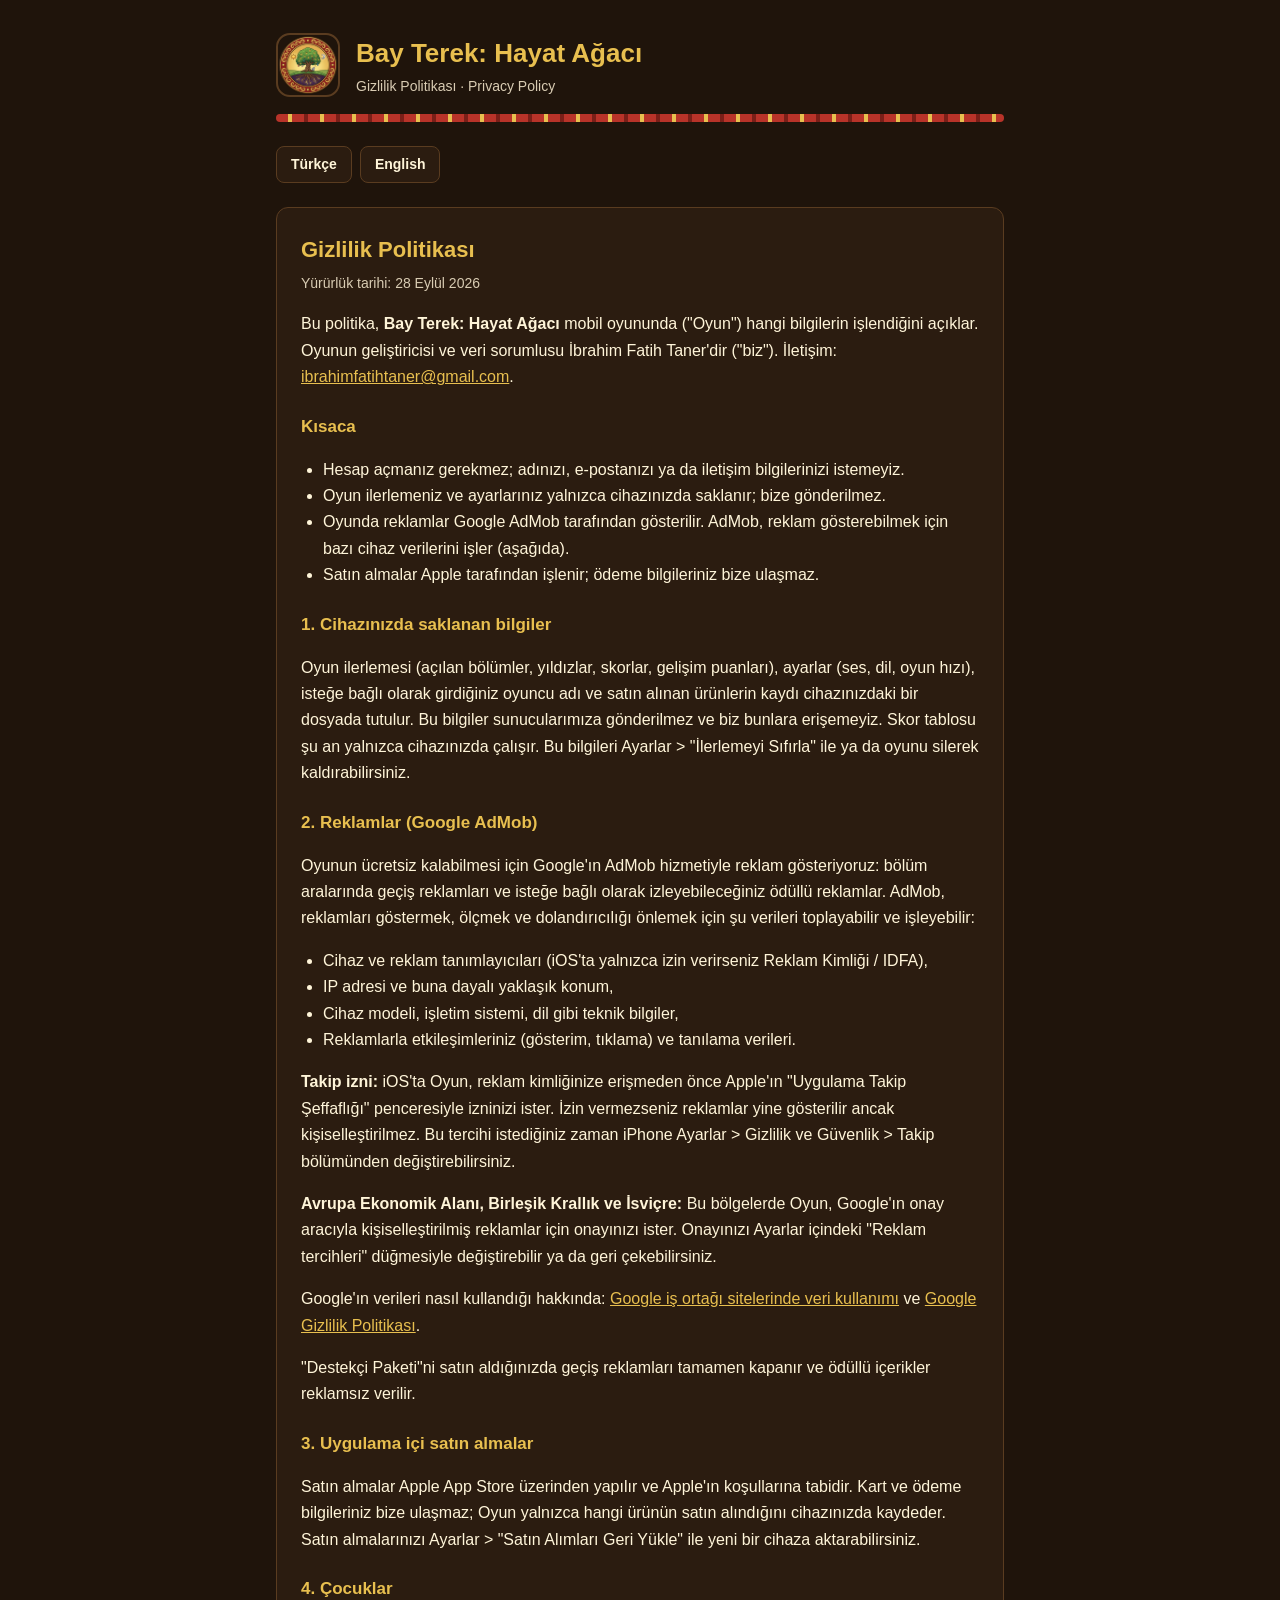
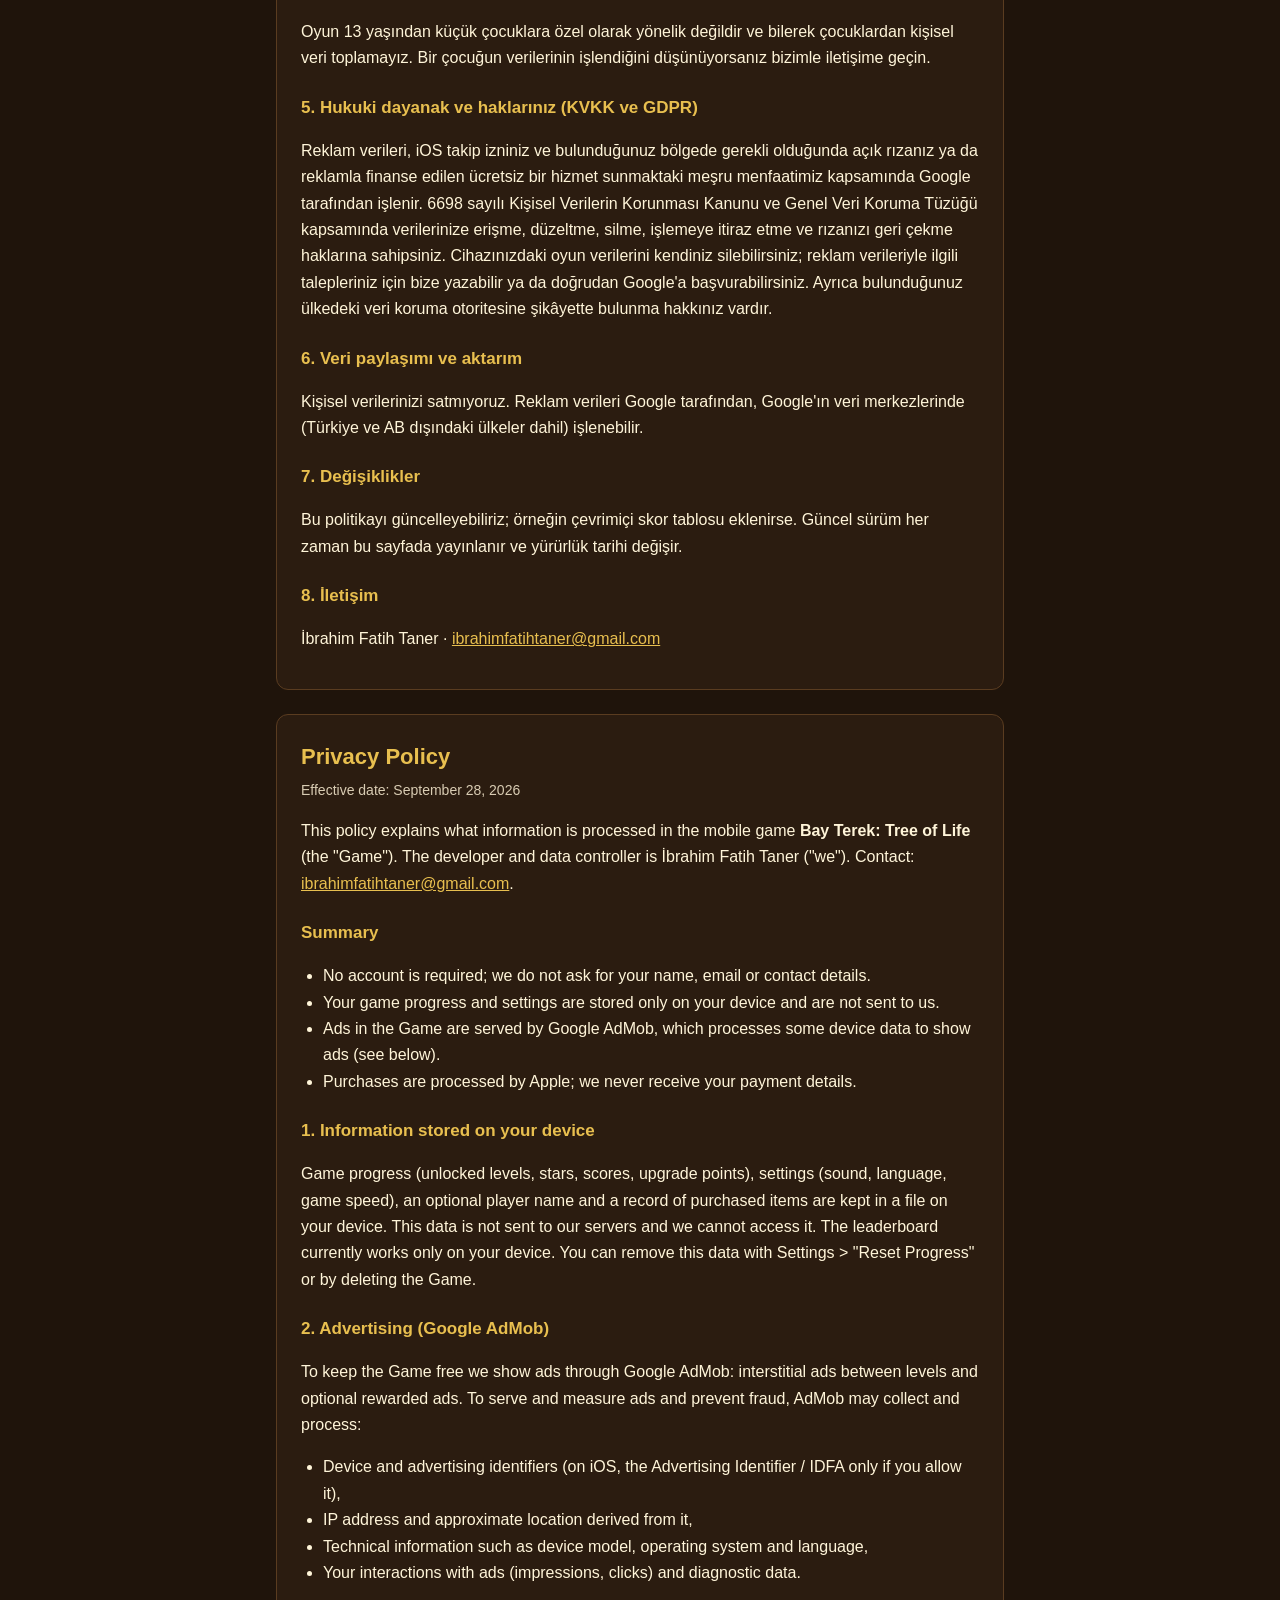
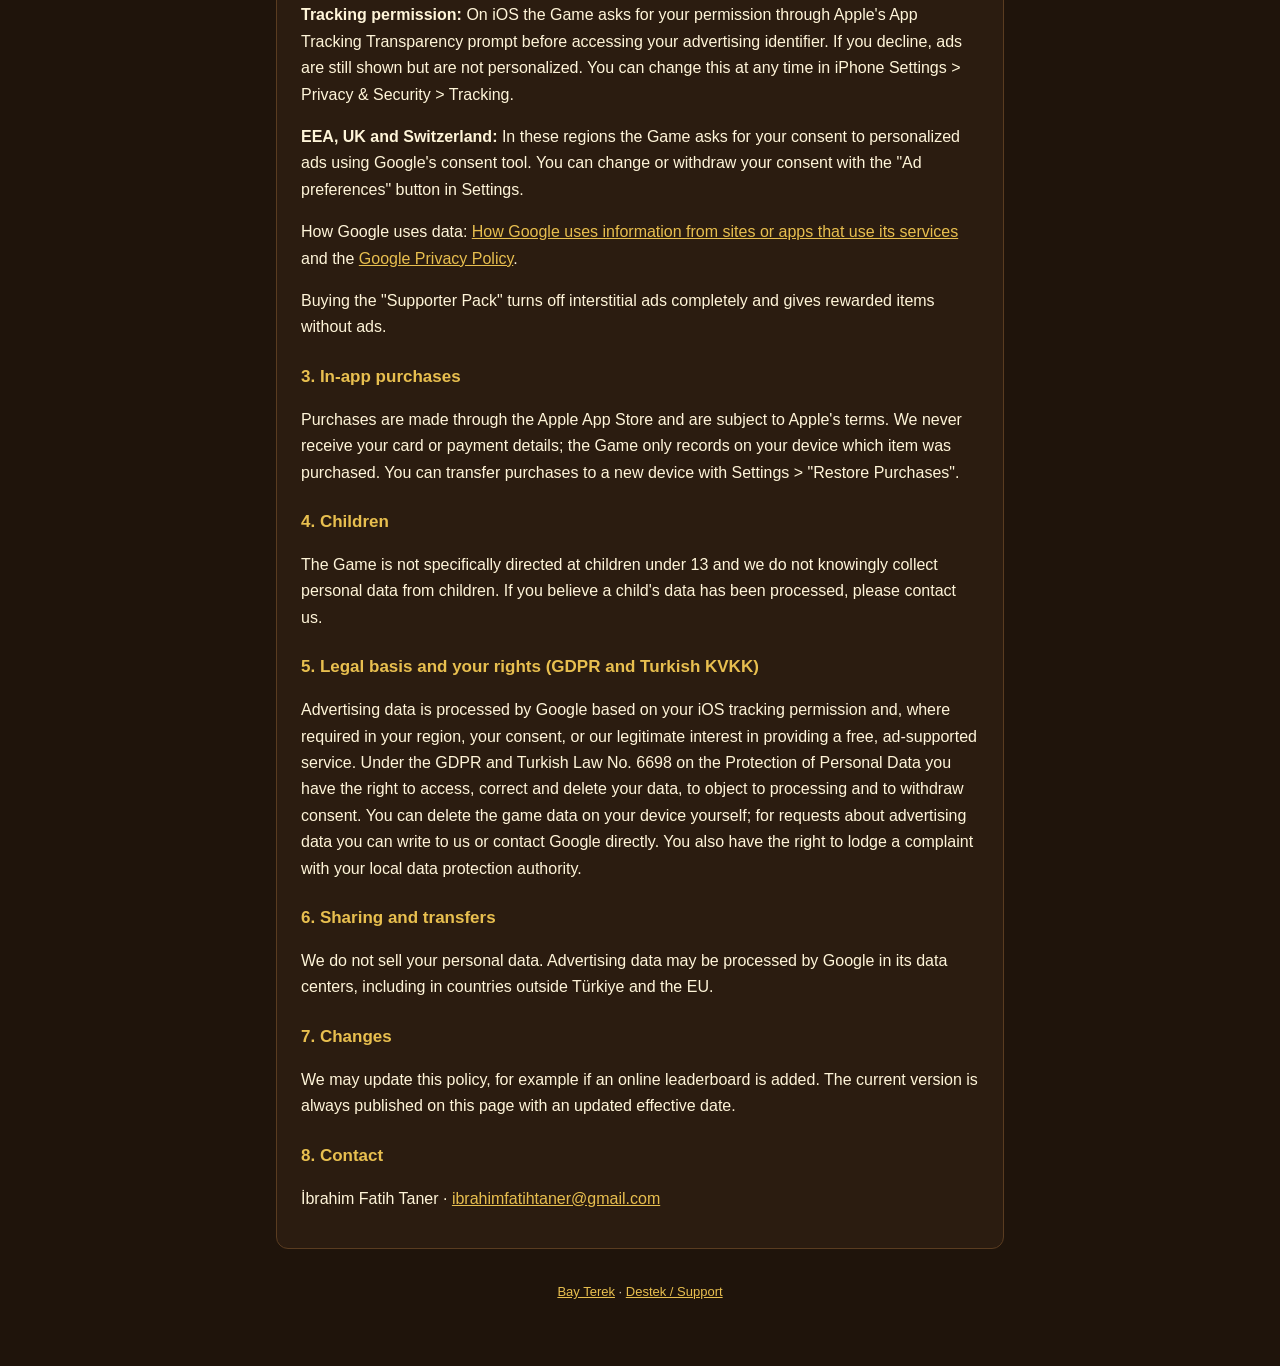
==== privacy.html @ e63570b9 "Apple hazırlığı: iOS dışa aktarma ayarı, gizlilik ve destek sayfaları - export_presets.cfg: iOS (com" ====
<!doctype html>
<html lang="tr">
<head>
<meta charset="utf-8">
<meta name="viewport" content="width=device-width, initial-scale=1">
<title>Bay Terek – Gizlilik Politikası / Privacy Policy</title>
<link rel="icon" href="icon.png">
<link rel="stylesheet" href="style.css">
</head>
<body>
<div class="wrap">
  <header>
    <img src="icon.png" alt="Bay Terek">
    <div>
      <h1>Bay Terek: Hayat Ağacı</h1>
      <p>Gizlilik Politikası · Privacy Policy</p>
    </div>
  </header>
  <div class="kilim"></div>
  <nav class="lang"><a href="#tr">Türkçe</a><a href="#en">English</a></nav>

  <section id="tr">
    <h2>Gizlilik Politikası</h2>
    <p class="meta">Yürürlük tarihi: 28 Eylül 2026</p>

    <p>Bu politika, <strong>Bay Terek: Hayat Ağacı</strong> mobil oyununda ("Oyun") hangi bilgilerin işlendiğini açıklar.
    Oyunun geliştiricisi ve veri sorumlusu İbrahim Fatih Taner'dir ("biz"). İletişim:
    <a href="mailto:ibrahimfatihtaner@gmail.com">ibrahimfatihtaner@gmail.com</a>.</p>

    <h3>Kısaca</h3>
    <ul>
      <li>Hesap açmanız gerekmez; adınızı, e-postanızı ya da iletişim bilgilerinizi istemeyiz.</li>
      <li>Oyun ilerlemeniz ve ayarlarınız yalnızca cihazınızda saklanır; bize gönderilmez.</li>
      <li>Oyunda reklamlar Google AdMob tarafından gösterilir. AdMob, reklam gösterebilmek için bazı cihaz verilerini işler (aşağıda).</li>
      <li>Satın almalar Apple tarafından işlenir; ödeme bilgileriniz bize ulaşmaz.</li>
    </ul>

    <h3>1. Cihazınızda saklanan bilgiler</h3>
    <p>Oyun ilerlemesi (açılan bölümler, yıldızlar, skorlar, gelişim puanları), ayarlar (ses, dil, oyun hızı),
    isteğe bağlı olarak girdiğiniz oyuncu adı ve satın alınan ürünlerin kaydı cihazınızdaki bir dosyada tutulur.
    Bu bilgiler sunucularımıza gönderilmez ve biz bunlara erişemeyiz. Skor tablosu şu an yalnızca cihazınızda çalışır.
    Bu bilgileri Ayarlar &gt; "İlerlemeyi Sıfırla" ile ya da oyunu silerek kaldırabilirsiniz.</p>

    <h3>2. Reklamlar (Google AdMob)</h3>
    <p>Oyunun ücretsiz kalabilmesi için Google'ın AdMob hizmetiyle reklam gösteriyoruz: bölüm aralarında geçiş reklamları ve
    isteğe bağlı olarak izleyebileceğiniz ödüllü reklamlar. AdMob, reklamları göstermek, ölçmek ve dolandırıcılığı önlemek için
    şu verileri toplayabilir ve işleyebilir:</p>
    <ul>
      <li>Cihaz ve reklam tanımlayıcıları (iOS'ta yalnızca izin verirseniz Reklam Kimliği / IDFA),</li>
      <li>IP adresi ve buna dayalı yaklaşık konum,</li>
      <li>Cihaz modeli, işletim sistemi, dil gibi teknik bilgiler,</li>
      <li>Reklamlarla etkileşimleriniz (gösterim, tıklama) ve tanılama verileri.</li>
    </ul>
    <p><strong>Takip izni:</strong> iOS'ta Oyun, reklam kimliğinize erişmeden önce Apple'ın "Uygulama Takip Şeffaflığı" penceresiyle izninizi ister.
    İzin vermezseniz reklamlar yine gösterilir ancak kişiselleştirilmez. Bu tercihi istediğiniz zaman iPhone Ayarlar &gt; Gizlilik ve Güvenlik &gt; Takip
    bölümünden değiştirebilirsiniz.</p>
    <p><strong>Avrupa Ekonomik Alanı, Birleşik Krallık ve İsviçre:</strong> Bu bölgelerde Oyun, Google'ın onay aracıyla kişiselleştirilmiş reklamlar için
    onayınızı ister. Onayınızı Ayarlar içindeki "Reklam tercihleri" düğmesiyle değiştirebilir ya da geri çekebilirsiniz.</p>
    <p>Google'ın verileri nasıl kullandığı hakkında:
    <a href="https://policies.google.com/technologies/partner-sites">Google iş ortağı sitelerinde veri kullanımı</a> ve
    <a href="https://policies.google.com/privacy">Google Gizlilik Politikası</a>.</p>
    <p>"Destekçi Paketi"ni satın aldığınızda geçiş reklamları tamamen kapanır ve ödüllü içerikler reklamsız verilir.</p>

    <h3>3. Uygulama içi satın almalar</h3>
    <p>Satın almalar Apple App Store üzerinden yapılır ve Apple'ın koşullarına tabidir. Kart ve ödeme bilgileriniz bize ulaşmaz;
    Oyun yalnızca hangi ürünün satın alındığını cihazınızda kaydeder. Satın almalarınızı Ayarlar &gt; "Satın Alımları Geri Yükle" ile
    yeni bir cihaza aktarabilirsiniz.</p>

    <h3>4. Çocuklar</h3>
    <p>Oyun 13 yaşından küçük çocuklara özel olarak yönelik değildir ve bilerek çocuklardan kişisel veri toplamayız.
    Bir çocuğun verilerinin işlendiğini düşünüyorsanız bizimle iletişime geçin.</p>

    <h3>5. Hukuki dayanak ve haklarınız (KVKK ve GDPR)</h3>
    <p>Reklam verileri, iOS takip izniniz ve bulunduğunuz bölgede gerekli olduğunda açık rızanız ya da reklamla finanse edilen ücretsiz
    bir hizmet sunmaktaki meşru menfaatimiz kapsamında Google tarafından işlenir. 6698 sayılı Kişisel Verilerin Korunması Kanunu ve
    Genel Veri Koruma Tüzüğü kapsamında verilerinize erişme, düzeltme, silme, işlemeye itiraz etme ve rızanızı geri çekme haklarına
    sahipsiniz. Cihazınızdaki oyun verilerini kendiniz silebilirsiniz; reklam verileriyle ilgili talepleriniz için bize yazabilir ya da
    doğrudan Google'a başvurabilirsiniz. Ayrıca bulunduğunuz ülkedeki veri koruma otoritesine şikâyette bulunma hakkınız vardır.</p>

    <h3>6. Veri paylaşımı ve aktarım</h3>
    <p>Kişisel verilerinizi satmıyoruz. Reklam verileri Google tarafından, Google'ın veri merkezlerinde (Türkiye ve AB dışındaki ülkeler dahil)
    işlenebilir.</p>

    <h3>7. Değişiklikler</h3>
    <p>Bu politikayı güncelleyebiliriz; örneğin çevrimiçi skor tablosu eklenirse. Güncel sürüm her zaman bu sayfada yayınlanır ve
    yürürlük tarihi değişir.</p>

    <h3>8. İletişim</h3>
    <p>İbrahim Fatih Taner · <a href="mailto:ibrahimfatihtaner@gmail.com">ibrahimfatihtaner@gmail.com</a></p>
  </section>

  <section id="en">
    <h2>Privacy Policy</h2>
    <p class="meta">Effective date: September 28, 2026</p>

    <p>This policy explains what information is processed in the mobile game <strong>Bay Terek: Tree of Life</strong> (the "Game").
    The developer and data controller is İbrahim Fatih Taner ("we"). Contact:
    <a href="mailto:ibrahimfatihtaner@gmail.com">ibrahimfatihtaner@gmail.com</a>.</p>

    <h3>Summary</h3>
    <ul>
      <li>No account is required; we do not ask for your name, email or contact details.</li>
      <li>Your game progress and settings are stored only on your device and are not sent to us.</li>
      <li>Ads in the Game are served by Google AdMob, which processes some device data to show ads (see below).</li>
      <li>Purchases are processed by Apple; we never receive your payment details.</li>
    </ul>

    <h3>1. Information stored on your device</h3>
    <p>Game progress (unlocked levels, stars, scores, upgrade points), settings (sound, language, game speed), an optional player name
    and a record of purchased items are kept in a file on your device. This data is not sent to our servers and we cannot access it.
    The leaderboard currently works only on your device. You can remove this data with Settings &gt; "Reset Progress" or by deleting the Game.</p>

    <h3>2. Advertising (Google AdMob)</h3>
    <p>To keep the Game free we show ads through Google AdMob: interstitial ads between levels and optional rewarded ads.
    To serve and measure ads and prevent fraud, AdMob may collect and process:</p>
    <ul>
      <li>Device and advertising identifiers (on iOS, the Advertising Identifier / IDFA only if you allow it),</li>
      <li>IP address and approximate location derived from it,</li>
      <li>Technical information such as device model, operating system and language,</li>
      <li>Your interactions with ads (impressions, clicks) and diagnostic data.</li>
    </ul>
    <p><strong>Tracking permission:</strong> On iOS the Game asks for your permission through Apple's App Tracking Transparency prompt before accessing
    your advertising identifier. If you decline, ads are still shown but are not personalized. You can change this at any time in
    iPhone Settings &gt; Privacy &amp; Security &gt; Tracking.</p>
    <p><strong>EEA, UK and Switzerland:</strong> In these regions the Game asks for your consent to personalized ads using Google's consent tool.
    You can change or withdraw your consent with the "Ad preferences" button in Settings.</p>
    <p>How Google uses data:
    <a href="https://policies.google.com/technologies/partner-sites">How Google uses information from sites or apps that use its services</a> and the
    <a href="https://policies.google.com/privacy">Google Privacy Policy</a>.</p>
    <p>Buying the "Supporter Pack" turns off interstitial ads completely and gives rewarded items without ads.</p>

    <h3>3. In-app purchases</h3>
    <p>Purchases are made through the Apple App Store and are subject to Apple's terms. We never receive your card or payment details;
    the Game only records on your device which item was purchased. You can transfer purchases to a new device with Settings &gt; "Restore Purchases".</p>

    <h3>4. Children</h3>
    <p>The Game is not specifically directed at children under 13 and we do not knowingly collect personal data from children.
    If you believe a child's data has been processed, please contact us.</p>

    <h3>5. Legal basis and your rights (GDPR and Turkish KVKK)</h3>
    <p>Advertising data is processed by Google based on your iOS tracking permission and, where required in your region, your consent,
    or our legitimate interest in providing a free, ad-supported service. Under the GDPR and Turkish Law No. 6698 on the Protection of
    Personal Data you have the right to access, correct and delete your data, to object to processing and to withdraw consent.
    You can delete the game data on your device yourself; for requests about advertising data you can write to us or contact Google directly.
    You also have the right to lodge a complaint with your local data protection authority.</p>

    <h3>6. Sharing and transfers</h3>
    <p>We do not sell your personal data. Advertising data may be processed by Google in its data centers, including in countries outside
    Türkiye and the EU.</p>

    <h3>7. Changes</h3>
    <p>We may update this policy, for example if an online leaderboard is added. The current version is always published on this page with
    an updated effective date.</p>

    <h3>8. Contact</h3>
    <p>İbrahim Fatih Taner · <a href="mailto:ibrahimfatihtaner@gmail.com">ibrahimfatihtaner@gmail.com</a></p>
  </section>

  <footer><a href="index.html">Bay Terek</a> · <a href="support.html">Destek / Support</a></footer>
</div>
</body>
</html>
---- style.css ----
:root {
  --bg: #1f140b;
  --panel: #2b1c10;
  --line: #5a3c20;
  --gold: #e8bf4f;
  --cream: #fff5d9;
  --muted: #d9ccb3;
  --red: #b83329;
}
* { box-sizing: border-box; }
body {
  margin: 0;
  background: var(--bg);
  color: var(--cream);
  font: 16px/1.65 -apple-system, BlinkMacSystemFont, "Segoe UI", Roboto, sans-serif;
}
.wrap { max-width: 760px; margin: 0 auto; padding: 32px 16px 64px; }
header { display: flex; align-items: center; gap: 16px; margin-bottom: 8px; }
header img { width: 64px; height: 64px; border-radius: 14px; border: 2px solid var(--line); }
header h1 { margin: 0; font-size: 26px; color: var(--gold); }
header p { margin: 0; color: var(--muted); font-size: 14px; }
.kilim {
  height: 8px; margin: 16px 0 24px; border-radius: 4px;
  background: repeating-linear-gradient(90deg, var(--red) 0 12px, var(--gold) 12px 16px, var(--red) 16px 28px, #7a1f18 28px 32px);
}
nav.lang { display: flex; gap: 8px; margin-bottom: 24px; }
nav.lang a {
  color: var(--cream); text-decoration: none; padding: 6px 14px; border-radius: 8px;
  background: var(--panel); border: 1px solid var(--line); font-weight: 600; font-size: 14px;
}
nav.lang a:hover { border-color: var(--gold); }
section { background: var(--panel); border: 1px solid var(--line); border-radius: 12px; padding: 8px 24px 20px; margin-bottom: 24px; }
h2 { color: var(--gold); font-size: 22px; margin: 16px 0 4px; }
h3 { color: var(--gold); font-size: 17px; margin: 22px 0 4px; }
p, li { color: var(--cream); }
.meta { color: var(--muted); font-size: 14px; margin-top: 0; }
a { color: var(--gold); }
ul { padding-left: 22px; }
table { width: 100%; border-collapse: collapse; font-size: 15px; margin: 8px 0; }
th, td { text-align: left; vertical-align: top; padding: 8px; border-bottom: 1px solid var(--line); }
th { color: var(--gold); font-weight: 600; }
.links { display: grid; gap: 12px; grid-template-columns: repeat(auto-fit, minmax(200px, 1fr)); }
.links a {
  display: block; padding: 16px; border-radius: 12px; background: var(--panel); border: 1px solid var(--line);
  text-decoration: none; color: var(--cream); font-weight: 600;
}
.links a span { display: block; color: var(--muted); font-weight: 400; font-size: 14px; }
footer { color: var(--muted); font-size: 13px; text-align: center; margin-top: 32px; }
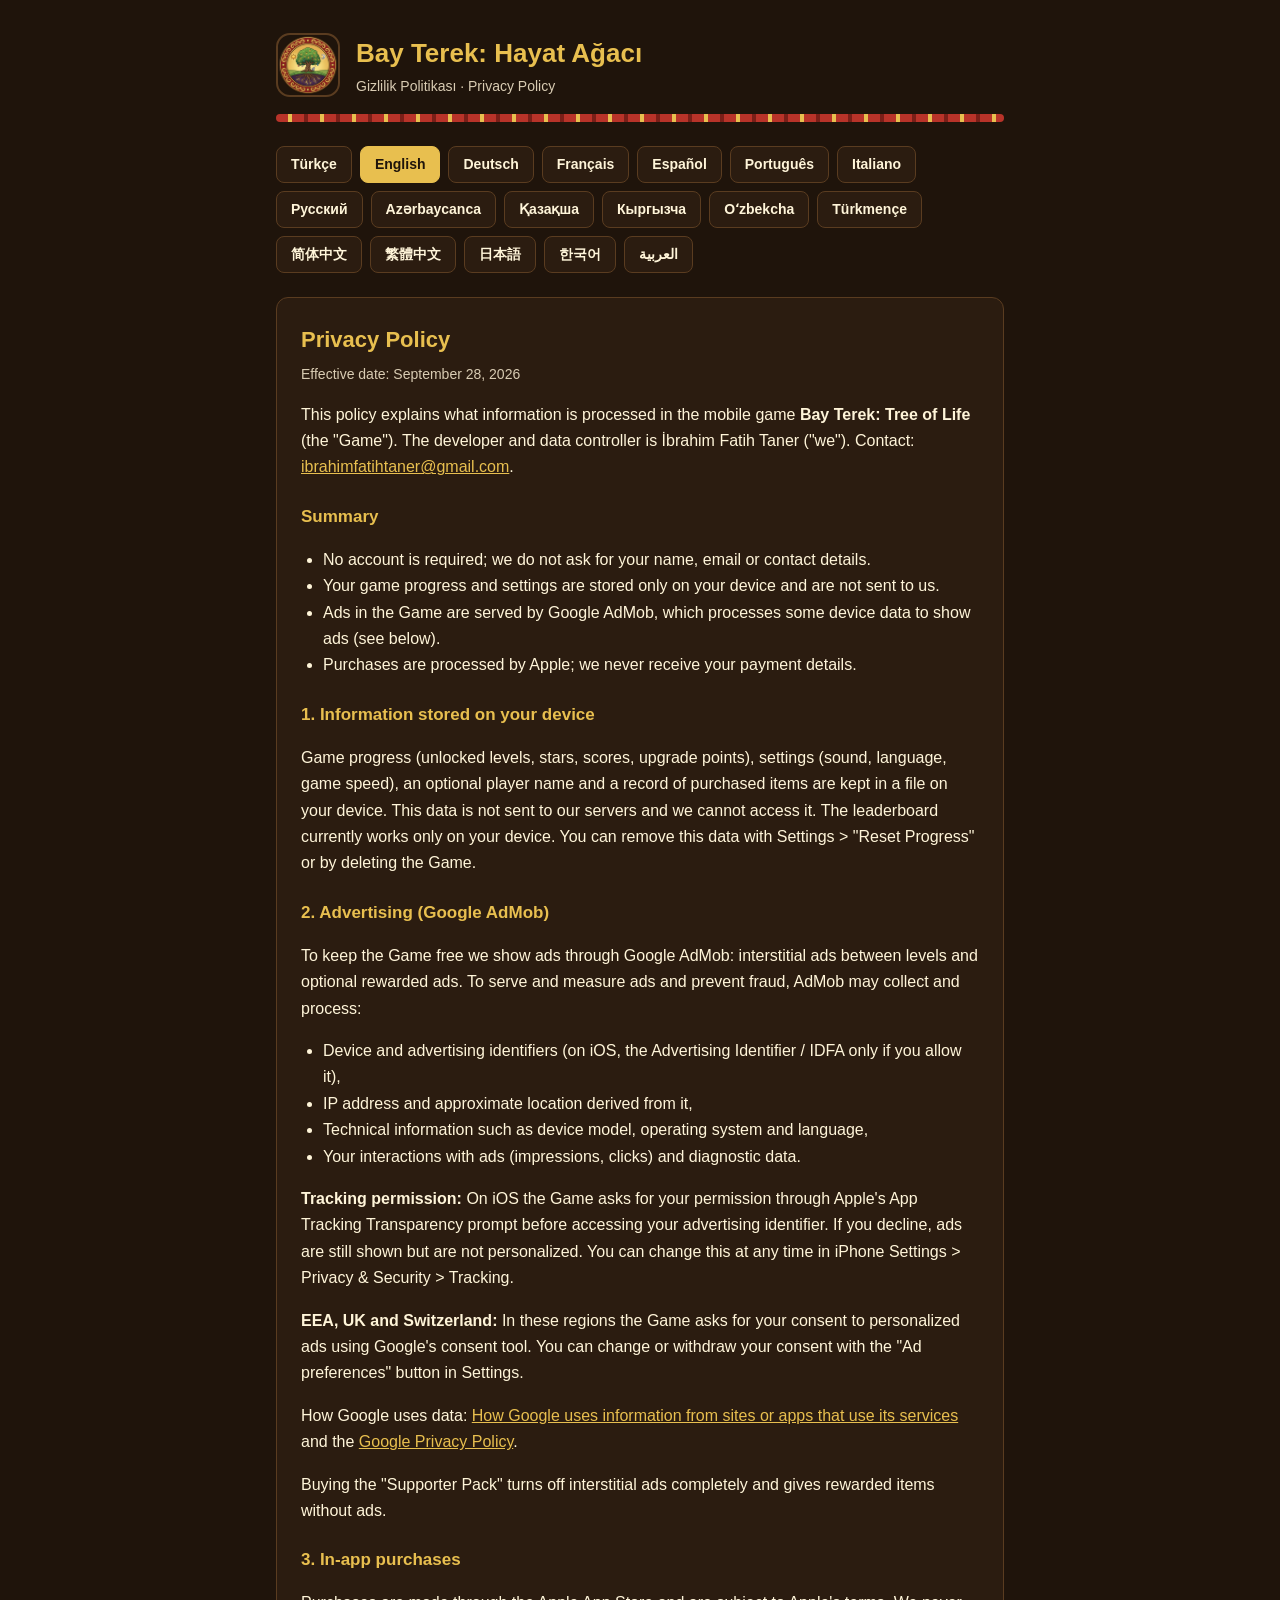
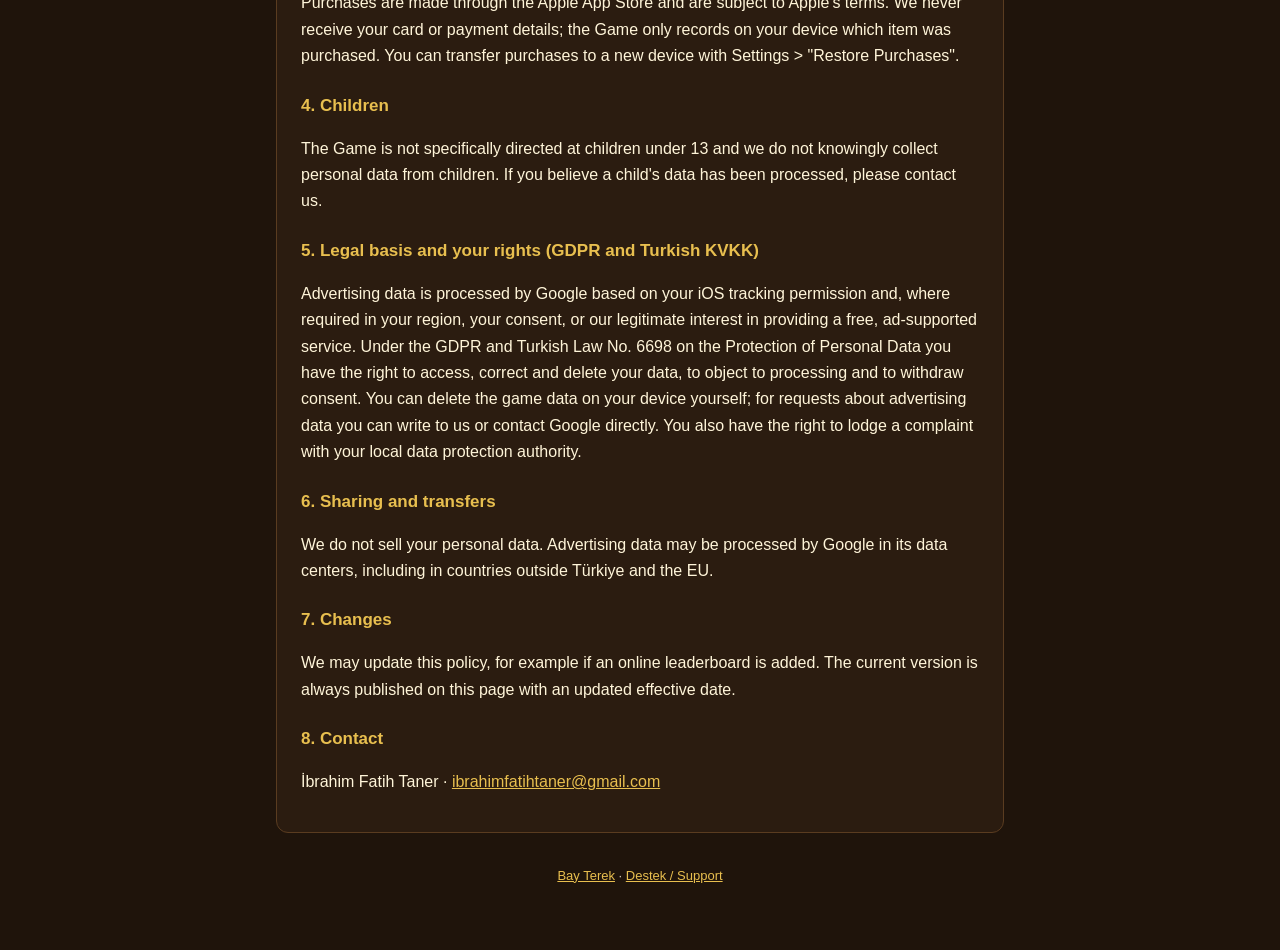
==== commit 4d9d39ab: "Gizlilik ve destek sayfaları 18 dilde (Arapça dahil, sağdan sola) Metinler tools/legal_src/<sayfa>/<" ====
--- a/privacy.html
+++ b/privacy.html
@@ -17,9 +17,9 @@
     </div>
   </header>
   <div class="kilim"></div>
-  <nav class="lang"><a href="#tr">Türkçe</a><a href="#en">English</a></nav>
-
-  <section id="tr">
+  <nav class="lang"><a href="#tr" lang="tr">Türkçe</a><a href="#en" lang="en">English</a><a href="#de" lang="de">Deutsch</a><a href="#fr" lang="fr">Français</a><a href="#es" lang="es">Español</a><a href="#pt_BR" lang="pt-BR">Português</a><a href="#it" lang="it">Italiano</a><a href="#ru" lang="ru">Русский</a><a href="#az" lang="az">Azərbaycanca</a><a href="#kk" lang="kk">Қазақша</a><a href="#ky" lang="ky">Кыргызча</a><a href="#uz" lang="uz">Oʻzbekcha</a><a href="#tk" lang="tk">Türkmençe</a><a href="#zh_CN" lang="zh-Hans">简体中文</a><a href="#zh_TW" lang="zh-Hant">繁體中文</a><a href="#ja" lang="ja">日本語</a><a href="#ko" lang="ko">한국어</a><a href="#ar" lang="ar">العربية</a></nav>
+
+  <section id="tr" lang="tr">
     <h2>Gizlilik Politikası</h2>
     <p class="meta">Yürürlük tarihi: 28 Eylül 2026</p>
 
@@ -88,8 +88,7 @@
     <h3>8. İletişim</h3>
     <p>İbrahim Fatih Taner · <a href="mailto:ibrahimfatihtaner@gmail.com">ibrahimfatihtaner@gmail.com</a></p>
   </section>
-
-  <section id="en">
+  <section id="en" lang="en">
     <h2>Privacy Policy</h2>
     <p class="meta">Effective date: September 28, 2026</p>
 
@@ -155,8 +154,1030 @@
     <h3>8. Contact</h3>
     <p>İbrahim Fatih Taner · <a href="mailto:ibrahimfatihtaner@gmail.com">ibrahimfatihtaner@gmail.com</a></p>
   </section>
+  <section id="de" lang="de">
+    <h2>Datenschutzerklärung</h2>
+    <p class="meta">Gültig ab: 28. September 2026</p>
+
+    <p>Diese Erklärung beschreibt, welche Informationen im Handyspiel <strong>Bay Terek: Baum des Lebens</strong> („Spiel“) verarbeitet werden.
+    Entwickler und Verantwortlicher ist İbrahim Fatih Taner („wir“). Kontakt: <a href="mailto:ibrahimfatihtaner@gmail.com">ibrahimfatihtaner@gmail.com</a>.</p>
+
+    <h3>Kurz gesagt</h3>
+    <ul>
+      <li>Du brauchst kein Konto; wir fragen weder nach Name, E-Mail noch Kontaktdaten.</li>
+      <li>Spielfortschritt und Einstellungen werden nur auf deinem Gerät gespeichert und nicht an uns gesendet.</li>
+      <li>Werbung im Spiel wird von Google AdMob ausgeliefert; AdMob verarbeitet dafür einige Gerätedaten (siehe unten).</li>
+      <li>Käufe werden von Apple abgewickelt; deine Zahlungsdaten erreichen uns nie.</li>
+    </ul>
+
+    <h3>1. Auf deinem Gerät gespeicherte Daten</h3>
+    <p>Spielfortschritt (freigeschaltete Level, Sterne, Punkte, Entwicklungspunkte), Einstellungen (Ton, Sprache, Spieltempo), ein optionaler
+    Spielername und eine Liste gekaufter Artikel werden in einer Datei auf deinem Gerät gespeichert. Diese Daten werden nicht an unsere Server
+    gesendet und wir haben keinen Zugriff darauf. Die Bestenliste funktioniert derzeit nur auf deinem Gerät. Du kannst diese Daten über
+    Einstellungen &gt; „Fortschritt zurücksetzen“ oder durch Löschen des Spiels entfernen.</p>
+
+    <h3>2. Werbung (Google AdMob)</h3>
+    <p>Damit das Spiel kostenlos bleibt, zeigen wir Werbung über Google AdMob: Zwischenwerbung zwischen den Leveln und freiwillige Belohnungswerbung.
+    Um Werbung auszuliefern, zu messen und Betrug zu verhindern, kann AdMob folgende Daten erheben und verarbeiten:</p>
+    <ul>
+      <li>Geräte- und Werbekennungen (unter iOS die Werbe-ID / IDFA nur mit deiner Erlaubnis),</li>
+      <li>IP-Adresse und daraus abgeleiteter ungefährer Standort,</li>
+      <li>technische Informationen wie Gerätemodell, Betriebssystem und Sprache,</li>
+      <li>deine Interaktionen mit Werbung (Einblendungen, Klicks) und Diagnosedaten.</li>
+    </ul>
+    <p><strong>Tracking-Erlaubnis:</strong> Unter iOS fragt das Spiel über Apples Dialog „App-Tracking-Transparenz“ nach deiner Erlaubnis, bevor es auf deine
+    Werbe-ID zugreift. Lehnst du ab, wird weiterhin Werbung gezeigt, aber nicht personalisiert. Du kannst das jederzeit unter
+    iPhone-Einstellungen &gt; Datenschutz &amp; Sicherheit &gt; Tracking ändern.</p>
+    <p><strong>EWR, Vereinigtes Königreich und Schweiz:</strong> In diesen Regionen fragt das Spiel mit Googles Einwilligungstool nach deiner Einwilligung
+    in personalisierte Werbung. Du kannst sie über die Schaltfläche „Werbeeinstellungen“ in den Einstellungen ändern oder widerrufen.</p>
+    <p>Wie Google Daten nutzt: <a href="https://policies.google.com/technologies/partner-sites">Datennutzung durch Google bei Partnerseiten und -apps</a> und
+    <a href="https://policies.google.com/privacy">Datenschutzerklärung von Google</a>.</p>
+    <p>Mit dem „Unterstützerpaket“ wird Zwischenwerbung vollständig abgeschaltet und Belohnungen gibt es ohne Werbung.</p>
+
+    <h3>3. In-App-Käufe</h3>
+    <p>Käufe erfolgen über den Apple App Store und unterliegen den Bedingungen von Apple. Karten- und Zahlungsdaten erhalten wir nie;
+    das Spiel speichert auf deinem Gerät nur, welcher Artikel gekauft wurde. Über Einstellungen &gt; „Käufe wiederherstellen“ kannst du
+    Käufe auf ein neues Gerät übertragen.</p>
+
+    <h3>4. Kinder</h3>
+    <p>Das Spiel richtet sich nicht speziell an Kinder unter 13 Jahren, und wir erheben wissentlich keine personenbezogenen Daten von Kindern.
+    Wenn du glaubst, dass Daten eines Kindes verarbeitet wurden, kontaktiere uns bitte.</p>
+
+    <h3>5. Rechtsgrundlage und deine Rechte (DSGVO und türkisches KVKK)</h3>
+    <p>Werbedaten werden von Google auf Grundlage deiner iOS-Tracking-Erlaubnis und, wo in deiner Region erforderlich, deiner Einwilligung
+    oder unseres berechtigten Interesses an einem kostenlosen, werbefinanzierten Angebot verarbeitet. Nach der DSGVO und dem türkischen
+    Datenschutzgesetz Nr. 6698 hast du das Recht auf Auskunft, Berichtigung und Löschung, auf Widerspruch gegen die Verarbeitung und auf
+    Widerruf deiner Einwilligung. Spieldaten auf deinem Gerät kannst du selbst löschen; bei Anfragen zu Werbedaten kannst du uns schreiben
+    oder dich direkt an Google wenden. Außerdem hast du das Recht, dich bei deiner Datenschutzaufsichtsbehörde zu beschweren.</p>
+
+    <h3>6. Weitergabe und Übermittlung</h3>
+    <p>Wir verkaufen deine personenbezogenen Daten nicht. Werbedaten können von Google in dessen Rechenzentren verarbeitet werden,
+    auch in Ländern außerhalb der Türkei und der EU.</p>
+
+    <h3>7. Änderungen</h3>
+    <p>Wir können diese Erklärung aktualisieren, etwa wenn eine Online-Bestenliste hinzukommt. Die aktuelle Fassung wird immer auf dieser
+    Seite mit neuem Gültigkeitsdatum veröffentlicht.</p>
+
+    <h3>8. Kontakt</h3>
+    <p>İbrahim Fatih Taner · <a href="mailto:ibrahimfatihtaner@gmail.com">ibrahimfatihtaner@gmail.com</a></p>
+  </section>
+  <section id="fr" lang="fr">
+    <h2>Politique de confidentialité</h2>
+    <p class="meta">Date d’entrée en vigueur : 28 septembre 2026</p>
+
+    <p>Cette politique explique quelles informations sont traitées dans le jeu mobile <strong>Bay Terek : Arbre de vie</strong> (le « Jeu »).
+    Le développeur et responsable du traitement est İbrahim Fatih Taner (« nous »). Contact : <a href="mailto:ibrahimfatihtaner@gmail.com">ibrahimfatihtaner@gmail.com</a>.</p>
+
+    <h3>En bref</h3>
+    <ul>
+      <li>Aucun compte n’est nécessaire ; nous ne demandons ni votre nom, ni votre e-mail, ni vos coordonnées.</li>
+      <li>Votre progression et vos réglages sont enregistrés uniquement sur votre appareil et ne nous sont pas envoyés.</li>
+      <li>Les publicités du Jeu sont diffusées par Google AdMob, qui traite certaines données de l’appareil pour les afficher (voir ci-dessous).</li>
+      <li>Les achats sont traités par Apple ; vos données de paiement ne nous parviennent jamais.</li>
+    </ul>
+
+    <h3>1. Informations enregistrées sur votre appareil</h3>
+    <p>La progression (niveaux débloqués, étoiles, scores, points d’amélioration), les réglages (son, langue, vitesse de jeu), un nom de joueur
+    facultatif et la liste des articles achetés sont conservés dans un fichier sur votre appareil. Ces données ne sont pas envoyées à nos serveurs
+    et nous n’y avons pas accès. Le classement fonctionne pour l’instant uniquement sur votre appareil. Vous pouvez supprimer ces données via
+    Réglages &gt; « Réinitialiser la progression » ou en supprimant le Jeu.</p>
+
+    <h3>2. Publicité (Google AdMob)</h3>
+    <p>Pour que le Jeu reste gratuit, nous affichons des publicités via Google AdMob : des publicités interstitielles entre les niveaux et des
+    publicités avec récompense facultatives. Pour diffuser et mesurer les publicités et prévenir la fraude, AdMob peut collecter et traiter :</p>
+    <ul>
+      <li>les identifiants de l’appareil et publicitaires (sur iOS, l’identifiant publicitaire / IDFA uniquement si vous l’autorisez),</li>
+      <li>l’adresse IP et la localisation approximative qui en découle,</li>
+      <li>des informations techniques comme le modèle de l’appareil, le système d’exploitation et la langue,</li>
+      <li>vos interactions avec les publicités (affichages, clics) et des données de diagnostic.</li>
+    </ul>
+    <p><strong>Autorisation de suivi :</strong> sur iOS, le Jeu demande votre autorisation via la fenêtre « Transparence du suivi des apps » d’Apple avant
+    d’accéder à votre identifiant publicitaire. Si vous refusez, des publicités sont toujours affichées, mais elles ne sont pas personnalisées.
+    Vous pouvez modifier ce choix à tout moment dans Réglages de l’iPhone &gt; Confidentialité et sécurité &gt; Suivi.</p>
+    <p><strong>EEE, Royaume-Uni et Suisse :</strong> dans ces régions, le Jeu demande votre consentement aux publicités personnalisées avec l’outil de
+    consentement de Google. Vous pouvez le modifier ou le retirer avec le bouton « Préférences publicitaires » dans les Réglages.</p>
+    <p>Utilisation des données par Google : <a href="https://policies.google.com/technologies/partner-sites">Comment Google utilise les données des sites et applications partenaires</a> et
+    <a href="https://policies.google.com/privacy">Règles de confidentialité de Google</a>.</p>
+    <p>L’achat du « Pack soutien » supprime entièrement les publicités interstitielles et donne les récompenses sans publicité.</p>
+
+    <h3>3. Achats intégrés</h3>
+    <p>Les achats sont effectués via l’App Store d’Apple et sont soumis aux conditions d’Apple. Nous ne recevons jamais vos données de carte
+    ou de paiement ; le Jeu enregistre seulement sur votre appareil quel article a été acheté. Vous pouvez transférer vos achats sur un nouvel
+    appareil via Réglages &gt; « Restaurer les achats ».</p>
+
+    <h3>4. Enfants</h3>
+    <p>Le Jeu ne s’adresse pas spécifiquement aux enfants de moins de 13 ans et nous ne collectons pas sciemment de données personnelles
+    d’enfants. Si vous pensez que les données d’un enfant ont été traitées, contactez-nous.</p>
+
+    <h3>5. Base juridique et vos droits (RGPD et KVKK turque)</h3>
+    <p>Les données publicitaires sont traitées par Google sur la base de votre autorisation de suivi iOS et, lorsque votre région l’exige, de
+    votre consentement, ou de notre intérêt légitime à proposer un service gratuit financé par la publicité. En vertu du RGPD et de la loi
+    turque n° 6698 sur la protection des données personnelles, vous disposez d’un droit d’accès, de rectification et d’effacement, d’un droit
+    d’opposition au traitement et du droit de retirer votre consentement. Vous pouvez supprimer vous-même les données de jeu sur votre appareil ;
+    pour les demandes concernant les données publicitaires, écrivez-nous ou contactez directement Google. Vous avez aussi le droit
+    d’introduire une réclamation auprès de votre autorité de protection des données.</p>
+
+    <h3>6. Partage et transferts</h3>
+    <p>Nous ne vendons pas vos données personnelles. Les données publicitaires peuvent être traitées par Google dans ses centres de données,
+    y compris dans des pays situés hors de Turquie et de l’UE.</p>
+
+    <h3>7. Modifications</h3>
+    <p>Nous pouvons mettre à jour cette politique, par exemple si un classement en ligne est ajouté. La version en vigueur est toujours publiée
+    sur cette page avec une nouvelle date d’entrée en vigueur.</p>
+
+    <h3>8. Contact</h3>
+    <p>İbrahim Fatih Taner · <a href="mailto:ibrahimfatihtaner@gmail.com">ibrahimfatihtaner@gmail.com</a></p>
+  </section>
+  <section id="es" lang="es">
+    <h2>Política de privacidad</h2>
+    <p class="meta">Fecha de entrada en vigor: 28 de septiembre de 2026</p>
+
+    <p>Esta política explica qué información se trata en el juego para móviles <strong>Bay Terek: Árbol de la Vida</strong> (el «Juego»).
+    El desarrollador y responsable del tratamiento es İbrahim Fatih Taner («nosotros»). Contacto: <a href="mailto:ibrahimfatihtaner@gmail.com">ibrahimfatihtaner@gmail.com</a>.</p>
+
+    <h3>En resumen</h3>
+    <ul>
+      <li>No necesitas una cuenta; no pedimos tu nombre, correo electrónico ni datos de contacto.</li>
+      <li>Tu progreso y tus ajustes se guardan solo en tu dispositivo y no se nos envían.</li>
+      <li>Los anuncios del Juego los sirve Google AdMob, que trata algunos datos del dispositivo para mostrarlos (ver abajo).</li>
+      <li>Las compras las procesa Apple; nunca recibimos tus datos de pago.</li>
+    </ul>
+
+    <h3>1. Información guardada en tu dispositivo</h3>
+    <p>El progreso (niveles desbloqueados, estrellas, puntuaciones, puntos de mejora), los ajustes (sonido, idioma, velocidad), un nombre de jugador
+    opcional y un registro de los artículos comprados se guardan en un archivo de tu dispositivo. Estos datos no se envían a nuestros servidores y
+    no podemos acceder a ellos. La clasificación funciona por ahora solo en tu dispositivo. Puedes borrar estos datos con Ajustes &gt;
+    «Restablecer progreso» o eliminando el Juego.</p>
+
+    <h3>2. Publicidad (Google AdMob)</h3>
+    <p>Para que el Juego siga siendo gratuito mostramos anuncios con Google AdMob: anuncios intersticiales entre niveles y anuncios con recompensa
+    opcionales. Para servir y medir anuncios y prevenir el fraude, AdMob puede recopilar y tratar:</p>
+    <ul>
+      <li>identificadores del dispositivo y publicitarios (en iOS, el identificador de publicidad / IDFA solo si lo permites),</li>
+      <li>la dirección IP y la ubicación aproximada derivada de ella,</li>
+      <li>información técnica como el modelo del dispositivo, el sistema operativo y el idioma,</li>
+      <li>tus interacciones con los anuncios (impresiones, clics) y datos de diagnóstico.</li>
+    </ul>
+    <p><strong>Permiso de rastreo:</strong> en iOS el Juego te pide permiso mediante la ventana «Transparencia de rastreo de apps» de Apple antes de acceder a tu
+    identificador de publicidad. Si lo rechazas, se siguen mostrando anuncios, pero no personalizados. Puedes cambiarlo en cualquier momento en
+    Ajustes del iPhone &gt; Privacidad y seguridad &gt; Rastreo.</p>
+    <p><strong>EEE, Reino Unido y Suiza:</strong> en estas regiones el Juego te pide consentimiento para anuncios personalizados con la herramienta de
+    consentimiento de Google. Puedes cambiarlo o retirarlo con el botón «Preferencias de anuncios» de los Ajustes.</p>
+    <p>Cómo usa Google los datos: <a href="https://policies.google.com/technologies/partner-sites">Cómo utiliza Google la información de sitios o aplicaciones que usan sus servicios</a> y
+    <a href="https://policies.google.com/privacy">Política de privacidad de Google</a>.</p>
+    <p>Al comprar el «Paquete de apoyo» se desactivan por completo los anuncios intersticiales y las recompensas se dan sin anuncios.</p>
+
+    <h3>3. Compras dentro de la app</h3>
+    <p>Las compras se realizan a través del App Store de Apple y están sujetas a sus condiciones. Nunca recibimos los datos de tu tarjeta o de pago;
+    el Juego solo registra en tu dispositivo qué artículo se compró. Puedes pasar tus compras a un dispositivo nuevo con Ajustes &gt;
+    «Restaurar compras».</p>
+
+    <h3>4. Menores</h3>
+    <p>El Juego no está dirigido específicamente a menores de 13 años y no recopilamos a sabiendas datos personales de menores.
+    Si crees que se han tratado datos de un menor, ponte en contacto con nosotros.</p>
+
+    <h3>5. Base jurídica y tus derechos (RGPD y KVKK de Turquía)</h3>
+    <p>Google trata los datos publicitarios sobre la base de tu permiso de rastreo de iOS y, cuando tu región lo exige, tu consentimiento, o de nuestro
+    interés legítimo en ofrecer un servicio gratuito financiado con publicidad. Según el RGPD y la Ley turca n.º 6698 de Protección de Datos
+    Personales, tienes derecho a acceder, rectificar y suprimir tus datos, a oponerte al tratamiento y a retirar tu consentimiento. Puedes borrar tú
+    mismo los datos del juego en tu dispositivo; para solicitudes sobre datos publicitarios puedes escribirnos o dirigirte directamente a Google.
+    También tienes derecho a presentar una reclamación ante la autoridad de protección de datos de tu país.</p>
+
+    <h3>6. Cesión y transferencias</h3>
+    <p>No vendemos tus datos personales. Google puede tratar los datos publicitarios en sus centros de datos, incluso en países fuera de Turquía y de la UE.</p>
+
+    <h3>7. Cambios</h3>
+    <p>Podemos actualizar esta política, por ejemplo si se añade una clasificación en línea. La versión vigente siempre se publica en esta página con
+    una fecha de entrada en vigor actualizada.</p>
+
+    <h3>8. Contacto</h3>
+    <p>İbrahim Fatih Taner · <a href="mailto:ibrahimfatihtaner@gmail.com">ibrahimfatihtaner@gmail.com</a></p>
+  </section>
+  <section id="pt_BR" lang="pt-BR">
+    <h2>Política de Privacidade</h2>
+    <p class="meta">Data de vigência: 28 de setembro de 2026</p>
+
+    <p>Esta política explica quais informações são tratadas no jogo para celular <strong>Bay Terek: Árvore da Vida</strong> (o "Jogo").
+    O desenvolvedor e controlador dos dados é İbrahim Fatih Taner ("nós"). Contato: <a href="mailto:ibrahimfatihtaner@gmail.com">ibrahimfatihtaner@gmail.com</a>.</p>
+
+    <h3>Resumo</h3>
+    <ul>
+      <li>Você não precisa criar conta; não pedimos seu nome, e-mail ou dados de contato.</li>
+      <li>Seu progresso e suas configurações ficam apenas no seu aparelho e não são enviados para nós.</li>
+      <li>Os anúncios do Jogo são exibidos pelo Google AdMob, que trata alguns dados do aparelho para mostrá-los (veja abaixo).</li>
+      <li>As compras são processadas pela Apple; nunca recebemos seus dados de pagamento.</li>
+    </ul>
+
+    <h3>1. Informações armazenadas no seu aparelho</h3>
+    <p>O progresso (fases desbloqueadas, estrelas, pontuações, pontos de melhoria), as configurações (som, idioma, velocidade), um nome de jogador
+    opcional e o registro dos itens comprados ficam em um arquivo no seu aparelho. Esses dados não são enviados aos nossos servidores e não temos
+    acesso a eles. O ranking funciona, por enquanto, apenas no seu aparelho. Você pode apagar esses dados em Configurações &gt;
+    "Redefinir progresso" ou excluindo o Jogo.</p>
+
+    <h3>2. Publicidade (Google AdMob)</h3>
+    <p>Para manter o Jogo gratuito, exibimos anúncios pelo Google AdMob: anúncios intersticiais entre as fases e anúncios premiados opcionais.
+    Para exibir e medir anúncios e evitar fraudes, o AdMob pode coletar e tratar:</p>
+    <ul>
+      <li>identificadores do aparelho e de publicidade (no iOS, o Identificador de Publicidade / IDFA somente se você permitir),</li>
+      <li>endereço IP e a localização aproximada derivada dele,</li>
+      <li>informações técnicas como modelo do aparelho, sistema operacional e idioma,</li>
+      <li>suas interações com anúncios (impressões, cliques) e dados de diagnóstico.</li>
+    </ul>
+    <p><strong>Permissão de rastreamento:</strong> no iOS, o Jogo pede sua permissão pela janela "Transparência de Rastreamento de Apps" da Apple antes de
+    acessar seu identificador de publicidade. Se você recusar, os anúncios continuam aparecendo, mas não são personalizados. Você pode mudar isso a
+    qualquer momento em Ajustes do iPhone &gt; Privacidade e Segurança &gt; Rastreamento.</p>
+    <p><strong>EEE, Reino Unido e Suíça:</strong> nessas regiões, o Jogo pede seu consentimento para anúncios personalizados com a ferramenta de consentimento
+    do Google. Você pode alterar ou retirar o consentimento pelo botão "Preferências de anúncios" em Configurações.</p>
+    <p>Como o Google usa dados: <a href="https://policies.google.com/technologies/partner-sites">Como o Google usa informações de sites ou apps que utilizam seus serviços</a> e
+    <a href="https://policies.google.com/privacy">Política de Privacidade do Google</a>.</p>
+    <p>Comprar o "Pacote de apoio" desativa totalmente os anúncios intersticiais e libera as recompensas sem anúncios.</p>
+
+    <h3>3. Compras no app</h3>
+    <p>As compras são feitas pela App Store da Apple e estão sujeitas aos termos da Apple. Nunca recebemos dados do seu cartão ou pagamento;
+    o Jogo apenas registra no seu aparelho qual item foi comprado. Você pode transferir suas compras para um novo aparelho em Configurações &gt;
+    "Restaurar compras".</p>
+
+    <h3>4. Crianças</h3>
+    <p>O Jogo não é direcionado especificamente a crianças menores de 13 anos e não coletamos intencionalmente dados pessoais de crianças.
+    Se você acredita que dados de uma criança foram tratados, entre em contato conosco.</p>
+
+    <h3>5. Base legal e seus direitos (LGPD, GDPR e KVKK da Turquia)</h3>
+    <p>Os dados de publicidade são tratados pelo Google com base na sua permissão de rastreamento do iOS e, quando exigido na sua região, no seu
+    consentimento, ou no nosso legítimo interesse em oferecer um serviço gratuito financiado por anúncios. Pela LGPD, pelo GDPR e pela Lei turca
+    nº 6698 de Proteção de Dados Pessoais, você tem direito de acessar, corrigir e excluir seus dados, de se opor ao tratamento e de revogar o
+    consentimento. Você mesmo pode apagar os dados do jogo no seu aparelho; para solicitações sobre dados de publicidade, escreva para nós ou fale
+    diretamente com o Google. Você também pode apresentar reclamação à autoridade de proteção de dados do seu país (no Brasil, a ANPD).</p>
+
+    <h3>6. Compartilhamento e transferências</h3>
+    <p>Não vendemos seus dados pessoais. Os dados de publicidade podem ser tratados pelo Google em seus data centers, inclusive em países fora
+    da Turquia e da UE.</p>
+
+    <h3>7. Alterações</h3>
+    <p>Podemos atualizar esta política, por exemplo se um ranking on-line for adicionado. A versão atual é sempre publicada nesta página com a data
+    de vigência atualizada.</p>
+
+    <h3>8. Contato</h3>
+    <p>İbrahim Fatih Taner · <a href="mailto:ibrahimfatihtaner@gmail.com">ibrahimfatihtaner@gmail.com</a></p>
+  </section>
+  <section id="it" lang="it">
+    <h2>Informativa sulla privacy</h2>
+    <p class="meta">In vigore dal: 28 settembre 2026</p>
+
+    <p>Questa informativa spiega quali informazioni vengono trattate nel gioco per dispositivi mobili <strong>Bay Terek: Albero della Vita</strong> (il "Gioco").
+    Lo sviluppatore e titolare del trattamento è İbrahim Fatih Taner ("noi"). Contatto: <a href="mailto:ibrahimfatihtaner@gmail.com">ibrahimfatihtaner@gmail.com</a>.</p>
+
+    <h3>In breve</h3>
+    <ul>
+      <li>Non serve un account; non chiediamo nome, e-mail o recapiti.</li>
+      <li>I progressi e le impostazioni sono salvati solo sul tuo dispositivo e non ci vengono inviati.</li>
+      <li>Gli annunci nel Gioco sono forniti da Google AdMob, che tratta alcuni dati del dispositivo per mostrarli (vedi sotto).</li>
+      <li>Gli acquisti sono gestiti da Apple; non riceviamo mai i tuoi dati di pagamento.</li>
+    </ul>
+
+    <h3>1. Informazioni salvate sul tuo dispositivo</h3>
+    <p>I progressi (livelli sbloccati, stelle, punteggi, punti potenziamento), le impostazioni (audio, lingua, velocità di gioco), un nome giocatore
+    facoltativo e l'elenco degli articoli acquistati sono conservati in un file sul tuo dispositivo. Questi dati non vengono inviati ai nostri server
+    e non possiamo accedervi. La classifica per ora funziona solo sul tuo dispositivo. Puoi eliminare questi dati con Impostazioni &gt;
+    "Azzera progressi" o disinstallando il Gioco.</p>
+
+    <h3>2. Pubblicità (Google AdMob)</h3>
+    <p>Per mantenere il Gioco gratuito mostriamo annunci tramite Google AdMob: annunci interstitial tra i livelli e annunci con premio facoltativi.
+    Per fornire e misurare gli annunci e prevenire le frodi, AdMob può raccogliere e trattare:</p>
+    <ul>
+      <li>identificatori del dispositivo e pubblicitari (su iOS l'identificatore pubblicitario / IDFA solo se lo consenti),</li>
+      <li>l'indirizzo IP e la posizione approssimativa che ne deriva,</li>
+      <li>informazioni tecniche come modello del dispositivo, sistema operativo e lingua,</li>
+      <li>le tue interazioni con gli annunci (visualizzazioni, clic) e dati diagnostici.</li>
+    </ul>
+    <p><strong>Autorizzazione al tracciamento:</strong> su iOS il Gioco chiede la tua autorizzazione tramite la finestra "Trasparenza sul tracciamento delle app"
+    di Apple prima di accedere al tuo identificatore pubblicitario. Se rifiuti, gli annunci vengono comunque mostrati ma non sono personalizzati.
+    Puoi cambiare questa scelta in qualsiasi momento in Impostazioni di iPhone &gt; Privacy e sicurezza &gt; Tracciamento.</p>
+    <p><strong>SEE, Regno Unito e Svizzera:</strong> in queste aree il Gioco chiede il tuo consenso agli annunci personalizzati con lo strumento di consenso
+    di Google. Puoi modificarlo o revocarlo con il pulsante "Preferenze annunci" nelle Impostazioni.</p>
+    <p>Come Google utilizza i dati: <a href="https://policies.google.com/technologies/partner-sites">Come Google utilizza le informazioni di siti o app che usano i suoi servizi</a> e
+    <a href="https://policies.google.com/privacy">Norme sulla privacy di Google</a>.</p>
+    <p>Acquistando il "Pacchetto sostenitore" gli annunci interstitial vengono disattivati del tutto e i premi arrivano senza annunci.</p>
+
+    <h3>3. Acquisti in-app</h3>
+    <p>Gli acquisti avvengono tramite l'App Store di Apple e sono soggetti ai termini di Apple. Non riceviamo mai i dati della tua carta o di pagamento;
+    il Gioco registra sul tuo dispositivo solo quale articolo è stato acquistato. Puoi trasferire gli acquisti su un nuovo dispositivo con
+    Impostazioni &gt; "Ripristina acquisti".</p>
+
+    <h3>4. Minori</h3>
+    <p>Il Gioco non è rivolto specificamente ai minori di 13 anni e non raccogliamo consapevolmente dati personali di minori.
+    Se ritieni che siano stati trattati dati di un minore, contattaci.</p>
+
+    <h3>5. Base giuridica e diritti (GDPR e KVKK turca)</h3>
+    <p>I dati pubblicitari sono trattati da Google sulla base della tua autorizzazione al tracciamento su iOS e, dove richiesto nella tua area, del tuo
+    consenso, oppure del nostro legittimo interesse a offrire un servizio gratuito finanziato dalla pubblicità. Ai sensi del GDPR e della legge turca
+    n. 6698 sulla protezione dei dati personali hai il diritto di accedere ai tuoi dati, rettificarli e cancellarli, di opporti al trattamento e di
+    revocare il consenso. Puoi eliminare tu stesso i dati di gioco sul dispositivo; per richieste sui dati pubblicitari puoi scriverci o rivolgerti
+    direttamente a Google. Hai inoltre il diritto di proporre reclamo all'autorità per la protezione dei dati del tuo paese.</p>
+
+    <h3>6. Condivisione e trasferimenti</h3>
+    <p>Non vendiamo i tuoi dati personali. I dati pubblicitari possono essere trattati da Google nei suoi data center, anche in paesi al di fuori
+    della Turchia e dell'UE.</p>
+
+    <h3>7. Modifiche</h3>
+    <p>Potremmo aggiornare questa informativa, ad esempio se viene aggiunta una classifica online. La versione aggiornata è sempre pubblicata su questa
+    pagina con una nuova data di entrata in vigore.</p>
+
+    <h3>8. Contatto</h3>
+    <p>İbrahim Fatih Taner · <a href="mailto:ibrahimfatihtaner@gmail.com">ibrahimfatihtaner@gmail.com</a></p>
+  </section>
+  <section id="ru" lang="ru">
+    <h2>Политика конфиденциальности</h2>
+    <p class="meta">Дата вступления в силу: 28 сентября 2026 г.</p>
+
+    <p>Эта политика описывает, какие данные обрабатываются в мобильной игре <strong>Бай-Терек: Древо жизни</strong> («Игра»).
+    Разработчик и оператор данных — İbrahim Fatih Taner («мы»). Контакт: <a href="mailto:ibrahimfatihtaner@gmail.com">ibrahimfatihtaner@gmail.com</a>.</p>
+
+    <h3>Коротко</h3>
+    <ul>
+      <li>Аккаунт не нужен; мы не спрашиваем ваше имя, e-mail или контактные данные.</li>
+      <li>Прогресс и настройки хранятся только на вашем устройстве и нам не отправляются.</li>
+      <li>Рекламу в Игре показывает Google AdMob, который для этого обрабатывает некоторые данные устройства (см. ниже).</li>
+      <li>Покупки обрабатывает Apple; ваши платёжные данные к нам не попадают.</li>
+    </ul>
+
+    <h3>1. Данные на вашем устройстве</h3>
+    <p>Прогресс (открытые уровни, звёзды, очки, очки развития), настройки (звук, язык, скорость игры), необязательное имя игрока и список
+    купленных товаров хранятся в файле на вашем устройстве. Эти данные не отправляются на наши серверы, и у нас нет к ним доступа.
+    Таблица рекордов пока работает только на устройстве. Удалить эти данные можно через Настройки &gt; «Сбросить прогресс» или удалив Игру.</p>
+
+    <h3>2. Реклама (Google AdMob)</h3>
+    <p>Чтобы Игра оставалась бесплатной, мы показываем рекламу через Google AdMob: межстраничную рекламу между уровнями и рекламу
+    с наградой по желанию. Для показа и измерения рекламы и защиты от мошенничества AdMob может собирать и обрабатывать:</p>
+    <ul>
+      <li>идентификаторы устройства и рекламы (на iOS рекламный идентификатор / IDFA — только с вашего разрешения),</li>
+      <li>IP-адрес и примерное местоположение, определённое по нему,</li>
+      <li>технические сведения: модель устройства, операционную систему, язык,</li>
+      <li>ваши взаимодействия с рекламой (показы, нажатия) и диагностические данные.</li>
+    </ul>
+    <p><strong>Разрешение на отслеживание:</strong> на iOS перед доступом к рекламному идентификатору Игра запрашивает разрешение через окно Apple
+    «Прозрачность отслеживания приложениями». Если вы откажетесь, реклама всё равно будет показываться, но без персонализации.
+    Изменить выбор можно в любое время: Настройки iPhone &gt; Конфиденциальность и безопасность &gt; Отслеживание.</p>
+    <p><strong>ЕЭЗ, Великобритания и Швейцария:</strong> в этих регионах Игра запрашивает согласие на персонализированную рекламу с помощью
+    инструмента согласия Google. Изменить или отозвать согласие можно кнопкой «Настройки рекламы» в Настройках.</p>
+    <p>Как Google использует данные: <a href="https://policies.google.com/technologies/partner-sites">Как Google использует информацию с сайтов и из приложений партнёров</a> и
+    <a href="https://policies.google.com/privacy">Политика конфиденциальности Google</a>.</p>
+    <p>Покупка «Набора поддержки» полностью отключает межстраничную рекламу, а награды выдаются без рекламы.</p>
+
+    <h3>3. Встроенные покупки</h3>
+    <p>Покупки совершаются через Apple App Store и регулируются условиями Apple. Мы не получаем данные вашей карты или платежа;
+    Игра лишь записывает на устройстве, какой товар куплен. Перенести покупки на новое устройство можно через Настройки &gt; «Восстановить покупки».</p>
+
+    <h3>4. Дети</h3>
+    <p>Игра не предназначена специально для детей младше 13 лет, и мы сознательно не собираем персональные данные детей.
+    Если вы считаете, что данные ребёнка были обработаны, свяжитесь с нами.</p>
+
+    <h3>5. Правовое основание и ваши права (GDPR и турецкий закон KVKK)</h3>
+    <p>Рекламные данные обрабатываются Google на основании вашего разрешения на отслеживание в iOS и, где это требуется в вашем регионе,
+    вашего согласия, либо нашего законного интереса в предоставлении бесплатного сервиса за счёт рекламы. Согласно GDPR и турецкому закону
+    № 6698 о защите персональных данных вы вправе получить доступ к своим данным, исправить и удалить их, возразить против обработки и
+    отозвать согласие. Игровые данные на устройстве вы можете удалить сами; по вопросам рекламных данных напишите нам или обратитесь
+    напрямую в Google. Вы также вправе подать жалобу в орган по защите данных своей страны.</p>
+
+    <h3>6. Передача данных</h3>
+    <p>Мы не продаём ваши персональные данные. Рекламные данные могут обрабатываться Google в его центрах обработки данных,
+    в том числе за пределами Турции и ЕС.</p>
+
+    <h3>7. Изменения</h3>
+    <p>Мы можем обновлять эту политику, например при появлении онлайн-таблицы рекордов. Актуальная версия всегда публикуется на этой
+    странице с новой датой вступления в силу.</p>
+
+    <h3>8. Контакт</h3>
+    <p>İbrahim Fatih Taner · <a href="mailto:ibrahimfatihtaner@gmail.com">ibrahimfatihtaner@gmail.com</a></p>
+  </section>
+  <section id="az" lang="az">
+    <h2>Məxfilik siyasəti</h2>
+    <p class="meta">Qüvvəyə minmə tarixi: 28 sentyabr 2026</p>
+
+    <p>Bu siyasət <strong>Bay Terek: Həyat Ağacı</strong> mobil oyununda ("Oyun") hansı məlumatların emal edildiyini izah edir.
+    Oyunun tərtibatçısı və məlumatlara cavabdeh şəxs İbrahim Fatih Tanerdir ("biz"). Əlaqə: <a href="mailto:ibrahimfatihtaner@gmail.com">ibrahimfatihtaner@gmail.com</a>.</p>
+
+    <h3>Qısaca</h3>
+    <ul>
+      <li>Hesab açmağınız lazım deyil; adınızı, e-poçtunuzu və ya əlaqə məlumatlarınızı istəmirik.</li>
+      <li>Oyun irəliləyişiniz və ayarlarınız yalnız cihazınızda saxlanılır, bizə göndərilmir.</li>
+      <li>Oyundakı reklamları Google AdMob göstərir; AdMob bunun üçün bəzi cihaz məlumatlarını emal edir (aşağıda).</li>
+      <li>Alışları Apple emal edir; ödəniş məlumatlarınız bizə çatmır.</li>
+    </ul>
+
+    <h3>1. Cihazınızda saxlanılan məlumatlar</h3>
+    <p>Oyun irəliləyişi (açılmış bölmələr, ulduzlar, xallar, inkişaf xalları), ayarlar (səs, dil, oyun sürəti), istəyə bağlı oyunçu adı və alınmış
+    məhsulların qeydi cihazınızdakı bir faylda saxlanılır. Bu məlumatlar serverlərimizə göndərilmir və biz onlara çıxış əldə edə bilmirik.
+    Xal cədvəli hələlik yalnız cihazınızda işləyir. Bu məlumatları Ayarlar &gt; "İrəliləyişi sıfırla" ilə və ya oyunu silməklə silə bilərsiniz.</p>
+
+    <h3>2. Reklamlar (Google AdMob)</h3>
+    <p>Oyunun pulsuz qalması üçün Google AdMob vasitəsilə reklam göstəririk: bölmələr arasında keçid reklamları və istəyə bağlı mükafatlı reklamlar.
+    Reklamları göstərmək, ölçmək və fırıldaqçılığın qarşısını almaq üçün AdMob aşağıdakıları toplaya və emal edə bilər:</p>
+    <ul>
+      <li>cihaz və reklam identifikatorları (iOS-da Reklam İdentifikatoru / IDFA yalnız icazə versəniz),</li>
+      <li>IP ünvanı və ona əsaslanan təxmini məkan,</li>
+      <li>cihaz modeli, əməliyyat sistemi, dil kimi texniki məlumatlar,</li>
+      <li>reklamlarla qarşılıqlı əlaqəniz (göstərmə, klik) və diaqnostika məlumatları.</li>
+    </ul>
+    <p><strong>İzləmə icazəsi:</strong> iOS-da Oyun reklam identifikatorunuza çıxış əldə etməzdən əvvəl Apple-ın "Tətbiq İzləmə Şəffaflığı" pəncərəsi ilə icazənizi
+    soruşur. İcazə verməsəniz, reklamlar yenə göstərilir, amma fərdiləşdirilmir. Bu seçimi istənilən vaxt iPhone Ayarları &gt; Məxfilik və Təhlükəsizlik &gt;
+    İzləmə bölməsindən dəyişə bilərsiniz.</p>
+    <p><strong>Avropa İqtisadi Zonası, Birləşmiş Krallıq və İsveçrə:</strong> bu bölgələrdə Oyun Google-un razılıq aləti ilə fərdiləşdirilmiş reklamlar üçün
+    razılığınızı istəyir. Razılığı Ayarlardakı "Reklam seçimləri" düyməsi ilə dəyişə və ya geri götürə bilərsiniz.</p>
+    <p>Google-un məlumatlardan necə istifadə etdiyi: <a href="https://policies.google.com/technologies/partner-sites">Google-un tərəfdaş sayt və tətbiqlərdəki məlumat istifadəsi</a> və
+    <a href="https://policies.google.com/privacy">Google Məxfilik Siyasəti</a>.</p>
+    <p>"Dəstək paketi"ni aldıqda keçid reklamları tamamilə bağlanır, mükafatlar isə reklamsız verilir.</p>
+
+    <h3>3. Tətbiqdaxili alışlar</h3>
+    <p>Alışlar Apple App Store vasitəsilə edilir və Apple-ın şərtlərinə tabedir. Kart və ödəniş məlumatlarınız bizə çatmır; Oyun cihazınızda yalnız
+    hansı məhsulun alındığını qeyd edir. Alışlarınızı Ayarlar &gt; "Alışları bərpa et" ilə yeni cihaza köçürə bilərsiniz.</p>
+
+    <h3>4. Uşaqlar</h3>
+    <p>Oyun xüsusi olaraq 13 yaşdan kiçik uşaqlar üçün nəzərdə tutulmayıb və biz bilərəkdən uşaqlardan şəxsi məlumat toplamırıq.
+    Uşağın məlumatlarının emal edildiyini düşünürsünüzsə, bizimlə əlaqə saxlayın.</p>
+
+    <h3>5. Hüquqi əsas və hüquqlarınız (GDPR və Türkiyənin KVKK qanunu)</h3>
+    <p>Reklam məlumatları Google tərəfindən iOS izləmə icazəniz və bölgənizdə tələb olunduqda razılığınız, yaxud reklamla maliyyələşən pulsuz xidmət
+    göstərməkdə qanuni marağımız əsasında emal edilir. GDPR və Türkiyənin 6698 saylı Şəxsi Məlumatların Qorunması Qanununa əsasən məlumatlarınıza
+    çıxış, onları düzəltmək və silmək, emala etiraz etmək və razılığı geri götürmək hüququnuz var. Cihazınızdakı oyun məlumatlarını özünüz silə
+    bilərsiniz; reklam məlumatları ilə bağlı sorğular üçün bizə yaza və ya birbaşa Google-a müraciət edə bilərsiniz. Həmçinin ölkənizdəki məlumatların
+    qorunması orqanına şikayət etmək hüququnuz var.</p>
+
+    <h3>6. Məlumat paylaşımı və ötürülməsi</h3>
+    <p>Şəxsi məlumatlarınızı satmırıq. Reklam məlumatları Google tərəfindən onun məlumat mərkəzlərində, o cümlədən Türkiyə və Aİ-dən kənar ölkələrdə
+    emal edilə bilər.</p>
+
+    <h3>7. Dəyişikliklər</h3>
+    <p>Bu siyasəti yeniləyə bilərik, məsələn, onlayn xal cədvəli əlavə olunarsa. Aktual versiya həmişə bu səhifədə yeni qüvvəyə minmə tarixi ilə dərc edilir.</p>
+
+    <h3>8. Əlaqə</h3>
+    <p>İbrahim Fatih Taner · <a href="mailto:ibrahimfatihtaner@gmail.com">ibrahimfatihtaner@gmail.com</a></p>
+  </section>
+  <section id="kk" lang="kk">
+    <h2>Құпиялылық саясаты</h2>
+    <p class="meta">Күшіне енген күні: 2026 жылғы 28 қыркүйек</p>
+
+    <p>Бұл саясат <strong>Бәйтерек: Өмір ағашы</strong> мобильді ойынында («Ойын») қандай ақпарат өңделетінін түсіндіреді.
+    Ойынның әзірлеушісі және деректерге жауапты тұлға — İbrahim Fatih Taner («біз»). Байланыс: <a href="mailto:ibrahimfatihtaner@gmail.com">ibrahimfatihtaner@gmail.com</a>.</p>
+
+    <h3>Қысқаша</h3>
+    <ul>
+      <li>Тіркелгі ашу қажет емес; атыңызды, e-mail-іңізді немесе байланыс деректеріңізді сұрамаймыз.</li>
+      <li>Ойын прогресі мен баптаулар тек құрылғыңызда сақталады және бізге жіберілмейді.</li>
+      <li>Ойындағы жарнаманы Google AdMob көрсетеді; ол үшін AdMob құрылғының кейбір деректерін өңдейді (төменде).</li>
+      <li>Сатып алуларды Apple өңдейді; төлем деректеріңіз бізге жетпейді.</li>
+    </ul>
+
+    <h3>1. Құрылғыңызда сақталатын ақпарат</h3>
+    <p>Ойын прогресі (ашылған бөлімдер, жұлдыздар, ұпайлар, даму ұпайлары), баптаулар (дыбыс, тіл, ойын жылдамдығы), қалауыңызша енгізілген ойыншы
+    аты және сатып алынған өнімдер тізімі құрылғыңыздағы файлда сақталады. Бұл деректер біздің серверлерге жіберілмейді және біз оларға қол жеткізе
+    алмаймыз. Рекордтар кестесі әзірге тек құрылғыңызда жұмыс істейді. Бұл деректерді Баптаулар &gt; «Прогресті тастау» арқылы немесе ойынды жою арқылы өшіре аласыз.</p>
+
+    <h3>2. Жарнама (Google AdMob)</h3>
+    <p>Ойын тегін болып қалуы үшін Google AdMob арқылы жарнама көрсетеміз: бөлімдер арасындағы өтпелі жарнама және қалауыңызша көретін сыйақылы жарнама.
+    Жарнаманы көрсету, өлшеу және алаяқтықтың алдын алу үшін AdMob мыналарды жинап, өңдеуі мүмкін:</p>
+    <ul>
+      <li>құрылғы және жарнама идентификаторлары (iOS-та жарнама идентификаторы / IDFA тек рұқсат берсеңіз),</li>
+      <li>IP мекенжайы және соның негізіндегі шамамен орналасқан жер,</li>
+      <li>құрылғы моделі, операциялық жүйе, тіл сияқты техникалық ақпарат,</li>
+      <li>жарнамамен өзара әрекеттеріңіз (көрсетілім, басу) және диагностикалық деректер.</li>
+    </ul>
+    <p><strong>Бақылауға рұқсат:</strong> iOS-та Ойын жарнама идентификаторыңызға қол жеткізбес бұрын Apple-дың «Қолданбаларды бақылау ашықтығы» терезесі арқылы
+    рұқсатыңызды сұрайды. Бас тартсаңыз, жарнама бәрібір көрсетіледі, бірақ жекелендірілмейді. Бұл таңдауды кез келген уақытта iPhone Баптаулары &gt;
+    Құпиялылық және қауіпсіздік &gt; Бақылау бөлімінен өзгерте аласыз.</p>
+    <p><strong>ЕЭА, Ұлыбритания және Швейцария:</strong> бұл өңірлерде Ойын Google-дың келісім құралы арқылы жекелендірілген жарнамаға келісіміңізді сұрайды.
+    Келісімді Баптаулардағы «Жарнама баптаулары» түймесі арқылы өзгертуге не қайтарып алуға болады.</p>
+    <p>Google деректерді қалай пайдаланады: <a href="https://policies.google.com/technologies/partner-sites">Google серіктес сайттар мен қолданбалардағы ақпаратты қалай пайдаланады</a> және
+    <a href="https://policies.google.com/privacy">Google құпиялылық саясаты</a>.</p>
+    <p>«Қолдау жинағын» сатып алсаңыз, өтпелі жарнама толығымен өшеді, ал сыйақылар жарнамасыз беріледі.</p>
+
+    <h3>3. Қолданба ішіндегі сатып алулар</h3>
+    <p>Сатып алулар Apple App Store арқылы жасалады және Apple шарттарына бағынады. Карта және төлем деректеріңізді біз алмаймыз; Ойын құрылғыңызда тек
+    қай өнім сатып алынғанын жазып қояды. Сатып алуларды жаңа құрылғыға Баптаулар &gt; «Сатып алуларды қайтару» арқылы көшіре аласыз.</p>
+
+    <h3>4. Балалар</h3>
+    <p>Ойын арнайы 13 жасқа толмаған балаларға арналмаған және біз балалардан жеке деректерді біле тұра жинамаймыз.
+    Баланың деректері өңделді деп ойласаңыз, бізге хабарласыңыз.</p>
+
+    <h3>5. Құқықтық негіз және құқықтарыңыз (GDPR және Түркияның KVKK заңы)</h3>
+    <p>Жарнама деректерін Google сіздің iOS бақылау рұқсатыңыз және өңіріңізде талап етілсе келісіміңіз, не болмаса жарнама арқылы қаржыландырылатын тегін
+    қызмет көрсетудегі заңды мүддеміз негізінде өңдейді. GDPR және Түркияның жеке деректерді қорғау туралы № 6698 заңы бойынша деректеріңізге қол жеткізуге,
+    оларды түзетуге және жоюға, өңдеуге қарсылық білдіруге және келісімді қайтарып алуға құқығыңыз бар. Құрылғыдағы ойын деректерін өзіңіз өшіре аласыз;
+    жарнама деректері бойынша сұрауларды бізге жазуға не тікелей Google-ға жолдауға болады. Сондай-ақ еліңіздегі деректерді қорғау органына шағым беруге құқығыңыз бар.</p>
+
+    <h3>6. Деректерді беру</h3>
+    <p>Жеке деректеріңізді сатпаймыз. Жарнама деректерін Google өз деректер орталықтарында, соның ішінде Түркия мен ЕО-дан тыс елдерде өңдеуі мүмкін.</p>
+
+    <h3>7. Өзгерістер</h3>
+    <p>Бұл саясатты жаңартуымыз мүмкін, мысалы, онлайн рекордтар кестесі қосылса. Өзекті нұсқасы әрқашан осы бетте жаңа күшіне енген күнімен жарияланады.</p>
+
+    <h3>8. Байланыс</h3>
+    <p>İbrahim Fatih Taner · <a href="mailto:ibrahimfatihtaner@gmail.com">ibrahimfatihtaner@gmail.com</a></p>
+  </section>
+  <section id="ky" lang="ky">
+    <h2>Купуялык саясаты</h2>
+    <p class="meta">Күчүнө кирген күнү: 2026-жылдын 28-сентябры</p>
+
+    <p>Бул саясат <strong>Бай-Терек: Өмүр дарагы</strong> мобилдик оюнунда («Оюн») кандай маалымат иштетилерин түшүндүрөт.
+    Оюндун иштеп чыгуучусу жана маалыматтарга жооптуу адам — İbrahim Fatih Taner («биз»). Байланыш: <a href="mailto:ibrahimfatihtaner@gmail.com">ibrahimfatihtaner@gmail.com</a>.</p>
+
+    <h3>Кыскача</h3>
+    <ul>
+      <li>Аккаунт ачуунун кереги жок; атыңызды, e-mail дарегиңизди же байланыш маалыматыңызды сурабайбыз.</li>
+      <li>Оюндагы прогресс жана жөндөөлөр түзмөгүңүздө гана сакталат жана бизге жөнөтүлбөйт.</li>
+      <li>Оюндагы жарнаманы Google AdMob көрсөтөт; ал үчүн AdMob түзмөктүн айрым маалыматтарын иштетет (төмөндө).</li>
+      <li>Сатып алууларды Apple иштетет; төлөм маалыматыңыз бизге жетпейт.</li>
+    </ul>
+
+    <h3>1. Түзмөгүңүздө сакталган маалымат</h3>
+    <p>Оюндагы прогресс (ачылган бөлүмдөр, жылдыздар, упайлар, өнүгүү упайлары), жөндөөлөр (үн, тил, оюн ылдамдыгы), каалооңуз боюнча киргизилген оюнчу
+    аты жана сатылып алынган буюмдардын тизмеси түзмөгүңүздөгү файлда сакталат. Бул маалыматтар биздин серверлерге жөнөтүлбөйт жана биз аларды көрө албайбыз.
+    Рекорддор таблицасы азырынча түзмөгүңүздө гана иштейт. Бул маалыматтарды Жөндөөлөр &gt; «Прогрессти тазалоо» аркылуу же оюнду өчүрүү менен жок кыла аласыз.</p>
+
+    <h3>2. Жарнама (Google AdMob)</h3>
+    <p>Оюн акысыз бойдон калышы үчүн Google AdMob аркылуу жарнама көрсөтөбүз: бөлүмдөрдүн ортосундагы өтмө жарнама жана каалооңуз боюнча сыйлыктуу жарнама.
+    Жарнаманы көрсөтүү, өлчөө жана алдамчылыкка жол бербөө үчүн AdMob төмөнкүлөрдү чогултуп, иштетиши мүмкүн:</p>
+    <ul>
+      <li>түзмөк жана жарнама идентификаторлору (iOS'то жарнама идентификатору / IDFA уруксат берсеңиз гана),</li>
+      <li>IP дарек жана анын негизинде болжолдуу жайгашкан жер,</li>
+      <li>түзмөктүн модели, операциялык система, тил сыяктуу техникалык маалымат,</li>
+      <li>жарнама менен аракеттериңиз (көрсөтүүлөр, басуулар) жана диагностикалык маалыматтар.</li>
+    </ul>
+    <p><strong>Көзөмөлдөөгө уруксат:</strong> iOS'то Оюн жарнама идентификаторуңузга кирүүдөн мурун Apple'дын «Колдонмолорду көзөмөлдөөнүн ачыктыгы» терезеси
+    аркылуу уруксат сурайт. Макул болбосоңуз, жарнама баары бир көрсөтүлөт, бирок жекелештирилбейт. Бул тандоону каалаган убакта iPhone Жөндөөлөрү &gt;
+    Купуялык жана коопсуздук &gt; Көзөмөлдөө бөлүмүнөн өзгөртө аласыз.</p>
+    <p><strong>ЕЭА, Улуу Британия жана Швейцария:</strong> бул аймактарда Оюн Google'дун макулдук куралы аркылуу жекелештирилген жарнамага макулдугуңузду сурайт.
+    Макулдукту Жөндөөлөрдөгү «Жарнама жөндөөлөрү» баскычы менен өзгөртүп же кайтарып алсаңыз болот.</p>
+    <p>Google маалыматтарды кантип колдонот: <a href="https://policies.google.com/technologies/partner-sites">Google өнөктөш сайттар жана колдонмолордогу маалыматты кантип колдонот</a> жана
+    <a href="https://policies.google.com/privacy">Google купуялык саясаты</a>.</p>
+    <p>«Колдоо топтомун» сатып алсаңыз, өтмө жарнама толугу менен өчөт, ал эми сыйлыктар жарнамасыз берилет.</p>
+
+    <h3>3. Колдонмо ичиндеги сатып алуулар</h3>
+    <p>Сатып алуулар Apple App Store аркылуу жүргүзүлөт жана Apple'дын шарттарына баш иет. Картаңыздын жана төлөмүңүздүн маалыматын биз албайбыз; Оюн
+    түзмөгүңүздө кайсы буюм сатылып алынганын гана жазып коёт. Сатып алууларды жаңы түзмөккө Жөндөөлөр &gt; «Сатып алууларды кайтаруу» аркылуу өткөрө аласыз.</p>
+
+    <h3>4. Балдар</h3>
+    <p>Оюн атайын 13 жашка чейинки балдарга арналган эмес жана биз балдардан жеке маалыматты билип туруп чогултпайбыз.
+    Баланын маалыматы иштетилди деп ойлосоңуз, биз менен байланышыңыз.</p>
+
+    <h3>5. Укуктук негиз жана укуктарыңыз (GDPR жана Түркиянын KVKK мыйзамы)</h3>
+    <p>Жарнама маалыматтарын Google сиздин iOS көзөмөлдөө уруксатыңыздын жана аймагыңызда талап кылынса макулдугуңуздун, же болбосо жарнама аркылуу
+    каржыланган акысыз кызмат көрсөтүүдөгү мыйзамдуу кызыкчылыгыбыздын негизинде иштетет. GDPR жана Түркиянын жеке маалыматтарды коргоо жөнүндөгү № 6698
+    мыйзамы боюнча маалыматтарыңызды көрүүгө, оңдоого жана өчүрүүгө, иштетүүгө каршы чыгууга жана макулдукту кайтарып алууга укугуңуз бар. Түзмөктөгү оюн
+    маалыматтарын өзүңүз өчүрө аласыз; жарнама маалыматтары боюнча суроолор үчүн бизге жазсаңыз же түз эле Google'га кайрылсаңыз болот. Ошондой эле өлкөңүздөгү
+    маалыматтарды коргоо органына даттануу укугуңуз бар.</p>
+
+    <h3>6. Маалыматтарды берүү</h3>
+    <p>Жеке маалыматтарыңызды сатпайбыз. Жарнама маалыматтарын Google өзүнүн маалымат борборлорунда, анын ичинде Түркия менен ЕБден тышкаркы өлкөлөрдө иштетиши мүмкүн.</p>
+
+    <h3>7. Өзгөртүүлөр</h3>
+    <p>Бул саясатты жаңылашыбыз мүмкүн, мисалы, онлайн рекорддор таблицасы кошулса. Учурдагы нускасы ар дайым ушул бетте жаңы күчүнө кирген күнү менен жарыяланат.</p>
+
+    <h3>8. Байланыш</h3>
+    <p>İbrahim Fatih Taner · <a href="mailto:ibrahimfatihtaner@gmail.com">ibrahimfatihtaner@gmail.com</a></p>
+  </section>
+  <section id="uz" lang="uz">
+    <h2>Maxfiylik siyosati</h2>
+    <p class="meta">Kuchga kirgan sana: 2026-yil 28-sentabr</p>
+
+    <p>Ushbu siyosat <strong>Bay Terek: Hayot daraxti</strong> mobil oʻyinida (“Oʻyin”) qanday maʼlumotlar qayta ishlanishini tushuntiradi.
+    Oʻyin ishlab chiquvchisi va maʼlumotlar uchun masʼul shaxs — İbrahim Fatih Taner (“biz”). Aloqa: <a href="mailto:ibrahimfatihtaner@gmail.com">ibrahimfatihtaner@gmail.com</a>.</p>
+
+    <h3>Qisqacha</h3>
+    <ul>
+      <li>Hisob ochish shart emas; ismingiz, e-pochtangiz yoki aloqa maʼlumotlaringizni soʻramaymiz.</li>
+      <li>Oʻyindagi taraqqiyot va sozlamalar faqat qurilmangizda saqlanadi va bizga yuborilmaydi.</li>
+      <li>Oʻyindagi reklamalarni Google AdMob koʻrsatadi; buning uchun AdMob qurilmaning ayrim maʼlumotlarini qayta ishlaydi (quyida).</li>
+      <li>Xaridlarni Apple amalga oshiradi; toʻlov maʼlumotlaringiz bizga yetib kelmaydi.</li>
+    </ul>
+
+    <h3>1. Qurilmangizda saqlanadigan maʼlumotlar</h3>
+    <p>Oʻyindagi taraqqiyot (ochilgan boʻlimlar, yulduzlar, ochkolar, rivojlanish ochkolari), sozlamalar (ovoz, til, oʻyin tezligi), ixtiyoriy oʻyinchi nomi
+    va sotib olingan mahsulotlar roʻyxati qurilmangizdagi faylda saqlanadi. Bu maʼlumotlar serverlarimizga yuborilmaydi va biz ularga kira olmaymiz.
+    Reyting jadvali hozircha faqat qurilmangizda ishlaydi. Bu maʼlumotlarni Sozlamalar &gt; “Taraqqiyotni tiklash” orqali yoki oʻyinni oʻchirib yuborish bilan oʻchirishingiz mumkin.</p>
+
+    <h3>2. Reklama (Google AdMob)</h3>
+    <p>Oʻyin bepul qolishi uchun Google AdMob orqali reklama koʻrsatamiz: boʻlimlar orasida oʻtish reklamalari va ixtiyoriy mukofotli reklamalar.
+    Reklamani koʻrsatish, oʻlchash va firibgarlikning oldini olish uchun AdMob quyidagilarni yigʻishi va qayta ishlashi mumkin:</p>
+    <ul>
+      <li>qurilma va reklama identifikatorlari (iOSʼda reklama identifikatori / IDFA faqat ruxsat bersangiz),</li>
+      <li>IP manzil va unga asoslangan taxminiy joylashuv,</li>
+      <li>qurilma modeli, operatsion tizim, til kabi texnik maʼlumotlar,</li>
+      <li>reklama bilan oʻzaro taʼsiringiz (koʻrsatishlar, bosishlar) va diagnostika maʼlumotlari.</li>
+    </ul>
+    <p><strong>Kuzatishga ruxsat:</strong> iOSʼda Oʻyin reklama identifikatoringizga kirishdan oldin Appleʼning “Ilovalarni kuzatish shaffofligi” oynasi orqali
+    ruxsatingizni soʻraydi. Rad etsangiz, reklama baribir koʻrsatiladi, lekin shaxsiylashtirilmaydi. Bu tanlovni istalgan vaqtda iPhone Sozlamalari &gt;
+    Maxfiylik va xavfsizlik &gt; Kuzatish boʻlimidan oʻzgartirishingiz mumkin.</p>
+    <p><strong>YIH, Buyuk Britaniya va Shveytsariya:</strong> bu hududlarda Oʻyin Googleʼning rozilik vositasi orqali shaxsiylashtirilgan reklamaga roziligingizni soʻraydi.
+    Rozilikni Sozlamalardagi “Reklama sozlamalari” tugmasi bilan oʻzgartirish yoki qaytarib olish mumkin.</p>
+    <p>Google maʼlumotlardan qanday foydalanadi: <a href="https://policies.google.com/technologies/partner-sites">Google hamkor sayt va ilovalardagi maʼlumotlardan qanday foydalanadi</a> va
+    <a href="https://policies.google.com/privacy">Google maxfiylik siyosati</a>.</p>
+    <p>“Qoʻllab-quvvatlash paketi”ni sotib olsangiz, oʻtish reklamalari butunlay oʻchadi, mukofotlar esa reklamasiz beriladi.</p>
+
+    <h3>3. Ilova ichidagi xaridlar</h3>
+    <p>Xaridlar Apple App Store orqali amalga oshiriladi va Apple shartlariga boʻysunadi. Karta va toʻlov maʼlumotlaringizni biz olmaymiz; Oʻyin qurilmangizda
+    faqat qaysi mahsulot sotib olinganini qayd etadi. Xaridlarni yangi qurilmaga Sozlamalar &gt; “Xaridlarni tiklash” orqali oʻtkazishingiz mumkin.</p>
+
+    <h3>4. Bolalar</h3>
+    <p>Oʻyin maxsus 13 yoshdan kichik bolalarga moʻljallanmagan va biz bolalardan shaxsiy maʼlumotlarni bila turib yigʻmaymiz.
+    Agar bola maʼlumotlari qayta ishlangan deb hisoblasangiz, biz bilan bogʻlaning.</p>
+
+    <h3>5. Huquqiy asos va huquqlaringiz (GDPR va Turkiyaning KVKK qonuni)</h3>
+    <p>Reklama maʼlumotlarini Google sizning iOS kuzatish ruxsatingiz va hududingizda talab qilinsa roziligingiz, yoki reklama hisobiga moliyalashtiriladigan bepul
+    xizmat koʻrsatishdagi qonuniy manfaatimiz asosida qayta ishlaydi. GDPR va Turkiyaning shaxsiy maʼlumotlarni himoya qilish toʻgʻrisidagi 6698-sonli qonuniga
+    koʻra maʼlumotlaringizga kirish, ularni tuzatish va oʻchirish, qayta ishlashga eʼtiroz bildirish va rozilikni qaytarib olish huquqingiz bor. Qurilmadagi
+    oʻyin maʼlumotlarini oʻzingiz oʻchira olasiz; reklama maʼlumotlari boʻyicha soʻrovlar uchun bizga yozishingiz yoki bevosita Googleʼga murojaat qilishingiz mumkin.
+    Shuningdek, mamlakatingizdagi maʼlumotlarni himoya qilish organiga shikoyat qilish huquqingiz bor.</p>
+
+    <h3>6. Maʼlumotlarni uzatish</h3>
+    <p>Shaxsiy maʼlumotlaringizni sotmaymiz. Reklama maʼlumotlari Google tomonidan uning maʼlumotlar markazlarida, jumladan Turkiya va YI dan tashqaridagi mamlakatlarda qayta ishlanishi mumkin.</p>
+
+    <h3>7. Oʻzgarishlar</h3>
+    <p>Ushbu siyosatni yangilashimiz mumkin, masalan, onlayn reyting jadvali qoʻshilsa. Amaldagi versiya har doim shu sahifada yangi kuchga kirgan sana bilan eʼlon qilinadi.</p>
+
+    <h3>8. Aloqa</h3>
+    <p>İbrahim Fatih Taner · <a href="mailto:ibrahimfatihtaner@gmail.com">ibrahimfatihtaner@gmail.com</a></p>
+  </section>
+  <section id="tk" lang="tk">
+    <h2>Gizlinlik syýasaty</h2>
+    <p class="meta">Güýje giren senesi: 2026-njy ýylyň 28-nji sentýabry</p>
+
+    <p>Bu syýasat <strong>Bay Terek: Durmuş agajy</strong> mobil oýnunda («Oýun») haýsy maglumatlaryň işlenilýändigini düşündirýär.
+    Oýnuň döredijisi we maglumatlar üçin jogapkär şahs İbrahim Fatih Taner («biz»). Habarlaşmak üçin: <a href="mailto:ibrahimfatihtaner@gmail.com">ibrahimfatihtaner@gmail.com</a>.</p>
+
+    <h3>Gysgaça</h3>
+    <ul>
+      <li>Hasap açmak gerek däl; adyňyzy, e-poçtaňyzy ýa-da habarlaşmak maglumatlaryňyzy soramaýarys.</li>
+      <li>Oýundaky ösüşiňiz we sazlamalaryňyz diňe enjamyňyzda saklanýar we bize iberilmeýär.</li>
+      <li>Oýundaky mahabatlary Google AdMob görkezýär; munuň üçin AdMob enjamyň käbir maglumatlaryny işleýär (aşakda).</li>
+      <li>Satyn alyşlary Apple işleýär; töleg maglumatlaryňyz bize gelmeýär.</li>
+    </ul>
+
+    <h3>1. Enjamyňyzda saklanýan maglumatlar</h3>
+    <p>Oýundaky ösüş (açylan bölümler, ýyldyzlar, utuklar, ösüş utuklary), sazlamalar (ses, dil, oýun tizligi), islege bagly oýunçy ady we satyn alnan
+    önümleriň sanawy enjamyňyzdaky faýlda saklanýar. Bu maglumatlar serwerlerimize iberilmeýär we biz olary görüp bilmeýäris. Rekordlar tablisasy häzirlikçe
+    diňe enjamyňyzda işleýär. Bu maglumatlary Sazlamalar &gt; «Ösüşi nola getir» arkaly ýa-da oýny pozup aýyryp bilersiňiz.</p>
+
+    <h3>2. Mahabat (Google AdMob)</h3>
+    <p>Oýnuň mugt galmagy üçin Google AdMob arkaly mahabat görkezýäris: bölümleriň arasynda geçiş mahabatlary we islege bagly sylagly mahabatlar.
+    Mahabatlary görkezmek, ölçemek we galplygyň öňüni almak üçin AdMob şulary ýygnap we işläp biler:</p>
+    <ul>
+      <li>enjam we mahabat kesgitleýjileri (iOS-da mahabat kesgitleýjisi / IDFA diňe rugsat berseňiz),</li>
+      <li>IP salgysy we onuň esasynda takmynan ýerleşýän ýeri,</li>
+      <li>enjamyň modeli, operasion ulgam, dil ýaly tehniki maglumatlar,</li>
+      <li>mahabatlar bilen gatnaşyklaryňyz (görkezişler, basyşlar) we diagnostika maglumatlary.</li>
+    </ul>
+    <p><strong>Yzarlamaga rugsat:</strong> iOS-da Oýun mahabat kesgitleýjiňize girmezden öň Apple-yň «Programmalary yzarlamagyň aç-açanlygy» penjiresi arkaly
+    rugsadyňyzy soraýar. Ret etseňiz, mahabatlar ýene görkezilýär, ýöne şahsylaşdyrylmaýar. Bu saýlawy islän wagtyňyz iPhone Sazlamalary &gt;
+    Gizlinlik we howpsuzlyk &gt; Yzarlamak bölüminden üýtgedip bilersiňiz.</p>
+    <p><strong>ÝYM, Beýik Britaniýa we Şweýsariýa:</strong> bu sebitlerde Oýun Google-yň razylyk guraly arkaly şahsylaşdyrylan mahabatlar üçin razylygyňyzy soraýar.
+    Razylygy Sazlamalardaky «Mahabat saýlawlary» düwmesi bilen üýtgedip ýa-da yzyna alyp bilersiňiz.</p>
+    <p>Google maglumatlary nähili ulanýar: <a href="https://policies.google.com/technologies/partner-sites">Google hyzmatdaş saýtlardaky we programmalardaky maglumatlary nähili ulanýar</a> we
+    <a href="https://policies.google.com/privacy">Google gizlinlik syýasaty</a>.</p>
+    <p>«Goldaw toplumyny» satyn alsaňyz, geçiş mahabatlary doly öçýär, sylaglar bolsa mahabatsyz berilýär.</p>
+
+    <h3>3. Programmanyň içindäki satyn alyşlar</h3>
+    <p>Satyn alyşlar Apple App Store arkaly amala aşyrylýar we Apple-yň şertlerine tabyn. Kart we töleg maglumatlaryňyzy almaýarys; Oýun enjamyňyzda
+    diňe haýsy önümiň satyn alnandygyny ýazýar. Satyn alyşlary täze enjama Sazlamalar &gt; «Satyn alyşlary dikelt» arkaly geçirip bilersiňiz.</p>
+
+    <h3>4. Çagalar</h3>
+    <p>Oýun ýörite 13 ýaşdan kiçi çagalar üçin niýetlenmedik we biz çagalardan şahsy maglumatlary bilkastlaýyn ýygnamaýarys.
+    Bir çaganyň maglumatlarynyň işlenendigini pikir etseňiz, biz bilen habarlaşyň.</p>
+
+    <h3>5. Hukuk esasy we hukuklaryňyz (GDPR we Türkiýäniň KVKK kanuny)</h3>
+    <p>Mahabat maglumatlary Google tarapyndan siziň iOS yzarlama rugsadyňyz we sebitiňizde talap edilse razylygyňyz, ýa-da mahabat bilen maliýeleşdirilýän mugt
+    hyzmat bermekdäki kanuny bähbidimiz esasynda işlenilýär. GDPR we Türkiýäniň şahsy maglumatlary goramak baradaky 6698 belgili kanunyna laýyklykda
+    maglumatlaryňyzy görmäge, düzetmäge we pozmaga, işlenilmegine garşy çykmaga we razylygy yzyna almaga hukugyňyz bar. Enjamdaky oýun maglumatlaryny özüňiz
+    pozup bilersiňiz; mahabat maglumatlary barada haýyşlar üçin bize ýazyp ýa-da gönüden-göni Google-a ýüz tutup bilersiňiz. Mundan başga-da ýurduňyzdaky
+    maglumatlary goramak edarasyna arz etmäge hukugyňyz bar.</p>
+
+    <h3>6. Maglumatlary geçirmek</h3>
+    <p>Şahsy maglumatlaryňyzy satmaýarys. Mahabat maglumatlary Google tarapyndan onuň maglumat merkezlerinde, şol sanda Türkiýeden we ÝB-den daşarky ýurtlarda işlenilip bilner.</p>
+
+    <h3>7. Üýtgeşmeler</h3>
+    <p>Bu syýasaty täzeläp bileris, mysal üçin, onlaýn rekordlar tablisasy goşulsa. Häzirki wersiýa elmydama şu sahypada täze güýje giren senesi bilen çap edilýär.</p>
+
+    <h3>8. Habarlaşmak</h3>
+    <p>İbrahim Fatih Taner · <a href="mailto:ibrahimfatihtaner@gmail.com">ibrahimfatihtaner@gmail.com</a></p>
+  </section>
+  <section id="zh_CN" lang="zh-Hans">
+    <h2>隐私政策</h2>
+    <p class="meta">生效日期：2026年9月28日</p>
+
+    <p>本政策说明手机游戏<strong>巴伊铁列克：生命之树</strong>（“本游戏”）会处理哪些信息。
+    本游戏的开发者及数据控制者为 İbrahim Fatih Taner（“我们”）。联系方式：<a href="mailto:ibrahimfatihtaner@gmail.com">ibrahimfatihtaner@gmail.com</a>。</p>
+
+    <h3>要点</h3>
+    <ul>
+      <li>无需注册账号；我们不会索取你的姓名、电子邮箱或联系方式。</li>
+      <li>你的游戏进度和设置只保存在你的设备上，不会发送给我们。</li>
+      <li>游戏中的广告由 Google AdMob 提供，AdMob 会为展示广告处理部分设备数据（见下文）。</li>
+      <li>购买由 Apple 处理；我们不会接触到你的支付信息。</li>
+    </ul>
+
+    <h3>1. 保存在你设备上的信息</h3>
+    <p>游戏进度（已解锁的关卡、星星、分数、成长点数）、设置（声音、语言、游戏速度）、可选的玩家名称以及已购买项目的记录，都保存在你设备上的一个文件中。
+    这些数据不会发送到我们的服务器，我们也无法访问。排行榜目前仅在你的设备上运行。你可以通过“设置 &gt; 重置进度”或删除本游戏来清除这些数据。</p>
+
+    <h3>2. 广告（Google AdMob）</h3>
+    <p>为了让本游戏保持免费，我们通过 Google AdMob 展示广告：关卡之间的插页广告，以及可自愿观看的激励广告。为了投放和衡量广告并防止欺诈，AdMob 可能收集和处理：</p>
+    <ul>
+      <li>设备标识符和广告标识符（在 iOS 上，仅在你允许时才会使用广告标识符 IDFA），</li>
+      <li>IP 地址以及据此推断的大致位置，</li>
+      <li>设备型号、操作系统、语言等技术信息，</li>
+      <li>你与广告的互动（展示、点击）以及诊断数据。</li>
+    </ul>
+    <p><strong>跟踪许可：</strong>在 iOS 上，本游戏在访问你的广告标识符之前，会通过 Apple 的“App 跟踪透明度”窗口征求你的许可。如果你拒绝，仍会展示广告，但不会个性化。
+    你可以随时在 iPhone“设置 &gt; 隐私与安全性 &gt; 跟踪”中更改。</p>
+    <p><strong>欧洲经济区、英国和瑞士：</strong>在这些地区，本游戏会使用 Google 的同意工具征求你对个性化广告的同意。你可以通过游戏“设置”中的“广告偏好”按钮更改或撤回同意。</p>
+    <p>Google 如何使用数据：<a href="https://policies.google.com/technologies/partner-sites">Google 如何使用来自使用其服务的网站或应用的信息</a>以及
+    <a href="https://policies.google.com/privacy">Google 隐私权政策</a>。</p>
+    <p>购买“支持者礼包”后，插页广告将完全关闭，奖励无需观看广告即可获得。</p>
+
+    <h3>3. App 内购买</h3>
+    <p>购买通过 Apple App Store 进行，并受 Apple 条款约束。我们不会收到你的银行卡或支付信息；本游戏只会在你的设备上记录购买了哪个项目。
+    你可以通过“设置 &gt; 恢复购买”将购买转移到新设备。</p>
+
+    <h3>4. 儿童</h3>
+    <p>本游戏并非专门面向 13 岁以下儿童，我们不会在知情的情况下收集儿童的个人数据。如果你认为有儿童的数据被处理，请与我们联系。</p>
+
+    <h3>5. 法律依据及你的权利（GDPR 与土耳其 KVKK）</h3>
+    <p>广告数据由 Google 依据你的 iOS 跟踪许可、在你所在地区要求时依据你的同意，或依据我们提供免费、广告支持服务的正当利益进行处理。
+    根据 GDPR 和土耳其第 6698 号《个人数据保护法》，你有权访问、更正和删除你的数据，有权反对处理，并有权撤回同意。你可以自行删除设备上的游戏数据；
+    关于广告数据的请求，你可以写信给我们，或直接联系 Google。你也有权向所在国家的数据保护机构投诉。</p>
+
+    <h3>6. 数据共享与传输</h3>
+    <p>我们不会出售你的个人数据。广告数据可能由 Google 在其数据中心处理，包括位于土耳其和欧盟以外国家的数据中心。</p>
+
+    <h3>7. 变更</h3>
+    <p>我们可能会更新本政策，例如在加入在线排行榜时。最新版本将始终发布在本页面，并更新生效日期。</p>
+
+    <h3>8. 联系我们</h3>
+    <p>İbrahim Fatih Taner · <a href="mailto:ibrahimfatihtaner@gmail.com">ibrahimfatihtaner@gmail.com</a></p>
+  </section>
+  <section id="zh_TW" lang="zh-Hant">
+    <h2>隱私權政策</h2>
+    <p class="meta">生效日期：2026年9月28日</p>
+
+    <p>本政策說明手機遊戲<strong>巴伊鐵列克：生命之樹</strong>（「本遊戲」）會處理哪些資訊。
+    本遊戲的開發者及資料控管者為 İbrahim Fatih Taner（「我們」）。聯絡方式：<a href="mailto:ibrahimfatihtaner@gmail.com">ibrahimfatihtaner@gmail.com</a>。</p>
+
+    <h3>重點摘要</h3>
+    <ul>
+      <li>不需要註冊帳號；我們不會要求你的姓名、電子郵件或聯絡資料。</li>
+      <li>你的遊戲進度和設定只儲存在你的裝置上，不會傳送給我們。</li>
+      <li>遊戲中的廣告由 Google AdMob 提供，AdMob 會為顯示廣告處理部分裝置資料（見下文）。</li>
+      <li>購買由 Apple 處理；我們不會接觸到你的付款資訊。</li>
+    </ul>
+
+    <h3>1. 儲存在你裝置上的資訊</h3>
+    <p>遊戲進度（已解鎖的關卡、星星、分數、成長點數）、設定（音效、語言、遊戲速度）、選填的玩家名稱以及已購買項目的紀錄，都儲存在你裝置上的一個檔案中。
+    這些資料不會傳送到我們的伺服器，我們也無法存取。排行榜目前僅在你的裝置上運作。你可以透過「設定 &gt; 重置進度」或刪除本遊戲來清除這些資料。</p>
+
+    <h3>2. 廣告（Google AdMob）</h3>
+    <p>為了讓本遊戲維持免費，我們透過 Google AdMob 顯示廣告：關卡之間的插頁廣告，以及可自由選擇觀看的獎勵廣告。為了放送與衡量廣告並防止詐騙，AdMob 可能蒐集及處理：</p>
+    <ul>
+      <li>裝置識別碼與廣告識別碼（在 iOS 上，僅在你允許時才會使用廣告識別碼 IDFA），</li>
+      <li>IP 位址以及據此推估的大致位置，</li>
+      <li>裝置型號、作業系統、語言等技術資訊，</li>
+      <li>你與廣告的互動（曝光、點擊）以及診斷資料。</li>
+    </ul>
+    <p><strong>追蹤許可：</strong>在 iOS 上，本遊戲在存取你的廣告識別碼之前，會透過 Apple 的「App 追蹤透明度」視窗徵求你的許可。如果你拒絕，仍會顯示廣告，但不會個人化。
+    你可以隨時在 iPhone「設定 &gt; 隱私權與安全性 &gt; 追蹤」中變更。</p>
+    <p><strong>歐洲經濟區、英國與瑞士：</strong>在這些地區，本遊戲會使用 Google 的同意工具徵求你對個人化廣告的同意。你可以透過遊戲「設定」中的「廣告偏好」按鈕變更或撤回同意。</p>
+    <p>Google 如何使用資料：<a href="https://policies.google.com/technologies/partner-sites">Google 如何使用來自採用其服務之網站或應用程式的資訊</a>以及
+    <a href="https://policies.google.com/privacy">Google 隱私權政策</a>。</p>
+    <p>購買「支持者禮包」後，插頁廣告將完全關閉，獎勵無需觀看廣告即可獲得。</p>
+
+    <h3>3. App 內購買</h3>
+    <p>購買透過 Apple App Store 進行，並受 Apple 條款規範。我們不會收到你的信用卡或付款資訊；本遊戲只會在你的裝置上記錄購買了哪個項目。
+    你可以透過「設定 &gt; 恢復購買」將購買項目轉移到新裝置。</p>
+
+    <h3>4. 兒童</h3>
+    <p>本遊戲並非專為 13 歲以下兒童設計，我們不會在知情的情況下蒐集兒童的個人資料。如果你認為有兒童的資料遭到處理，請與我們聯絡。</p>
+
+    <h3>5. 法律依據及你的權利（GDPR 與土耳其 KVKK）</h3>
+    <p>廣告資料由 Google 依據你的 iOS 追蹤許可、在你所在地區要求時依據你的同意，或依據我們提供免費、廣告支持服務的正當利益進行處理。
+    根據 GDPR 與土耳其第 6698 號《個人資料保護法》，你有權存取、更正及刪除你的資料，有權反對處理，並有權撤回同意。你可以自行刪除裝置上的遊戲資料；
+    關於廣告資料的請求，你可以來信給我們，或直接聯絡 Google。你也有權向所在國家的資料保護機關提出申訴。</p>
+
+    <h3>6. 資料分享與傳輸</h3>
+    <p>我們不會販售你的個人資料。廣告資料可能由 Google 在其資料中心處理，包括位於土耳其和歐盟以外國家的資料中心。</p>
+
+    <h3>7. 變更</h3>
+    <p>我們可能會更新本政策，例如在加入線上排行榜時。最新版本將一律公布於本頁面，並更新生效日期。</p>
+
+    <h3>8. 聯絡我們</h3>
+    <p>İbrahim Fatih Taner · <a href="mailto:ibrahimfatihtaner@gmail.com">ibrahimfatihtaner@gmail.com</a></p>
+  </section>
+  <section id="ja" lang="ja">
+    <h2>プライバシーポリシー</h2>
+    <p class="meta">施行日：2026年9月28日</p>
+
+    <p>本ポリシーは、モバイルゲーム<strong>バイテレク：生命の樹</strong>（以下「本ゲーム」）で取り扱う情報について説明します。
+    本ゲームの開発者およびデータ管理者は İbrahim Fatih Taner（以下「当方」）です。連絡先：<a href="mailto:ibrahimfatihtaner@gmail.com">ibrahimfatihtaner@gmail.com</a></p>
+
+    <h3>概要</h3>
+    <ul>
+      <li>アカウント登録は不要です。お名前、メールアドレス、連絡先をお尋ねすることはありません。</li>
+      <li>ゲームの進行状況と設定はお使いの端末内にのみ保存され、当方に送信されることはありません。</li>
+      <li>本ゲームの広告は Google AdMob により配信されます。AdMob は広告表示のために一部の端末データを処理します（下記参照）。</li>
+      <li>購入は Apple が処理します。お支払い情報が当方に届くことはありません。</li>
+    </ul>
+
+    <h3>1. 端末内に保存される情報</h3>
+    <p>ゲームの進行状況（解放したステージ、星、スコア、強化ポイント）、設定（サウンド、言語、ゲーム速度）、任意で入力するプレイヤー名、購入したアイテムの記録は、
+    お使いの端末内のファイルに保存されます。これらのデータは当方のサーバーに送信されず、当方がアクセスすることもできません。ランキングは現在、端末内でのみ動作します。
+    これらのデータは「設定 &gt; 進行状況をリセット」または本ゲームの削除によって消去できます。</p>
+
+    <h3>2. 広告（Google AdMob）</h3>
+    <p>本ゲームを無料で提供するため、Google AdMob による広告を表示しています。ステージの合間のインタースティシャル広告と、任意で視聴できるリワード広告です。
+    広告の配信・効果測定および不正防止のため、AdMob は次の情報を収集・処理する場合があります。</p>
+    <ul>
+      <li>端末識別子および広告識別子（iOS では、許可した場合に限り広告識別子 IDFA）</li>
+      <li>IP アドレスおよびそこから推定されるおおよその位置情報</li>
+      <li>端末の機種、OS、言語などの技術情報</li>
+      <li>広告とのやり取り（表示、タップ）および診断データ</li>
+    </ul>
+    <p><strong>トラッキングの許可：</strong>iOS では、本ゲームは広告識別子にアクセスする前に、Apple の「App のトラッキングの透明性」ダイアログで許可を求めます。
+    許可しない場合も広告は表示されますが、パーソナライズされません。この選択は iPhone の「設定 &gt; プライバシーとセキュリティ &gt; トラッキング」でいつでも変更できます。</p>
+    <p><strong>欧州経済領域、英国、スイス：</strong>これらの地域では、本ゲームは Google の同意ツールを使ってパーソナライズ広告への同意を求めます。
+    同意は「設定」内の「広告の設定」ボタンから変更または撤回できます。</p>
+    <p>Google によるデータの利用について：<a href="https://policies.google.com/technologies/partner-sites">Google のサービスを使用するサイトやアプリから収集した情報の Google による使用</a>、
+    <a href="https://policies.google.com/privacy">Google プライバシー ポリシー</a></p>
+    <p>「サポーターパック」を購入すると、インタースティシャル広告は完全に表示されなくなり、報酬は広告なしで受け取れます。</p>
+
+    <h3>3. App 内課金</h3>
+    <p>購入は Apple App Store を通じて行われ、Apple の規約が適用されます。カード情報やお支払い情報を当方が受け取ることはなく、本ゲームは購入したアイテムを端末内に記録するだけです。
+    「設定 &gt; 購入を復元」で新しい端末に購入を引き継げます。</p>
+
+    <h3>4. お子様について</h3>
+    <p>本ゲームは13歳未満のお子様を特に対象としたものではなく、当方がお子様の個人データを意図的に収集することはありません。
+    お子様のデータが処理されたとお考えの場合は、当方までご連絡ください。</p>
+
+    <h3>5. 法的根拠とお客様の権利（GDPR およびトルコ KVKK）</h3>
+    <p>広告データは、iOS のトラッキング許可、お住まいの地域で必要な場合はお客様の同意、または広告収入による無料サービスを提供するという当方の正当な利益に基づき、Google が処理します。
+    GDPR およびトルコの個人データ保護法（第6698号）に基づき、お客様にはデータへのアクセス、訂正、削除、処理への異議申し立て、同意の撤回の権利があります。
+    端末内のゲームデータはご自身で削除できます。広告データに関するご要望は、当方にご連絡いただくか、Google に直接お問い合わせください。
+    また、お住まいの国のデータ保護当局に苦情を申し立てる権利があります。</p>
+
+    <h3>6. 共有と移転</h3>
+    <p>当方がお客様の個人データを販売することはありません。広告データは、トルコおよび EU 以外の国を含む Google のデータセンターで処理される場合があります。</p>
+
+    <h3>7. 変更</h3>
+    <p>オンラインランキングの追加などに伴い、本ポリシーを更新することがあります。最新版は常に本ページに施行日を更新して掲載します。</p>
+
+    <h3>8. お問い合わせ</h3>
+    <p>İbrahim Fatih Taner · <a href="mailto:ibrahimfatihtaner@gmail.com">ibrahimfatihtaner@gmail.com</a></p>
+  </section>
+  <section id="ko" lang="ko">
+    <h2>개인정보 처리방침</h2>
+    <p class="meta">시행일: 2026년 9월 28일</p>
+
+    <p>이 방침은 모바일 게임 <strong>바이테렉: 생명의 나무</strong>(이하 "게임")에서 어떤 정보가 처리되는지 설명합니다.
+    게임의 개발자이자 개인정보 처리자는 İbrahim Fatih Taner(이하 "당사")입니다. 연락처: <a href="mailto:ibrahimfatihtaner@gmail.com">ibrahimfatihtaner@gmail.com</a></p>
+
+    <h3>요약</h3>
+    <ul>
+      <li>계정이 필요 없으며, 이름·이메일·연락처를 요구하지 않습니다.</li>
+      <li>게임 진행 상황과 설정은 사용자의 기기에만 저장되며 당사로 전송되지 않습니다.</li>
+      <li>게임 내 광고는 Google AdMob이 제공하며, AdMob은 광고 표시를 위해 일부 기기 데이터를 처리합니다(아래 참조).</li>
+      <li>구매는 Apple이 처리하며, 결제 정보는 당사에 전달되지 않습니다.</li>
+    </ul>
+
+    <h3>1. 기기에 저장되는 정보</h3>
+    <p>게임 진행 상황(해금한 스테이지, 별, 점수, 성장 포인트), 설정(소리, 언어, 게임 속도), 선택적으로 입력하는 플레이어 이름, 구매한 항목 기록은 기기의 파일에 저장됩니다.
+    이 데이터는 당사 서버로 전송되지 않으며 당사는 이에 접근할 수 없습니다. 순위표는 현재 기기 안에서만 작동합니다.
+    "설정 &gt; 진행 상황 초기화" 또는 게임 삭제로 이 데이터를 지울 수 있습니다.</p>
+
+    <h3>2. 광고(Google AdMob)</h3>
+    <p>게임을 무료로 유지하기 위해 Google AdMob을 통해 광고를 표시합니다. 스테이지 사이의 전면 광고와 원할 때 시청하는 보상형 광고입니다.
+    광고 게재·측정 및 부정행위 방지를 위해 AdMob은 다음 정보를 수집·처리할 수 있습니다.</p>
+    <ul>
+      <li>기기 식별자 및 광고 식별자(iOS에서는 허용한 경우에만 광고 식별자 IDFA),</li>
+      <li>IP 주소 및 이를 바탕으로 한 대략적인 위치,</li>
+      <li>기기 모델, 운영체제, 언어 등의 기술 정보,</li>
+      <li>광고와의 상호작용(노출, 클릭) 및 진단 데이터.</li>
+    </ul>
+    <p><strong>추적 허용:</strong> iOS에서 게임은 광고 식별자에 접근하기 전에 Apple의 "앱 추적 투명성" 창으로 허락을 요청합니다. 거부해도 광고는 표시되지만 맞춤화되지 않습니다.
+    이 선택은 언제든지 iPhone "설정 &gt; 개인정보 보호 및 보안 &gt; 추적"에서 변경할 수 있습니다.</p>
+    <p><strong>유럽경제지역, 영국, 스위스:</strong> 이 지역에서는 게임이 Google의 동의 도구로 맞춤형 광고에 대한 동의를 요청합니다. 동의는 "설정"의 "광고 환경설정" 버튼으로 변경하거나 철회할 수 있습니다.</p>
+    <p>Google의 데이터 사용 방식: <a href="https://policies.google.com/technologies/partner-sites">Google 서비스를 사용하는 사이트 또는 앱의 정보를 Google이 사용하는 방법</a> 및
+    <a href="https://policies.google.com/privacy">Google 개인정보처리방침</a></p>
+    <p>"서포터 팩"을 구매하면 전면 광고가 완전히 꺼지고, 보상은 광고 없이 지급됩니다.</p>
+
+    <h3>3. 인앱 구매</h3>
+    <p>구매는 Apple App Store를 통해 이루어지며 Apple의 약관이 적용됩니다. 당사는 카드 및 결제 정보를 받지 않으며, 게임은 어떤 항목을 구매했는지만 기기에 기록합니다.
+    "설정 &gt; 구매 복원"으로 새 기기에 구매 내역을 옮길 수 있습니다.</p>
+
+    <h3>4. 아동</h3>
+    <p>게임은 13세 미만 아동을 특별히 대상으로 하지 않으며, 당사는 아동의 개인정보를 고의로 수집하지 않습니다. 아동의 정보가 처리되었다고 생각되면 당사에 연락해 주세요.</p>
+
+    <h3>5. 법적 근거 및 이용자의 권리(GDPR 및 튀르키예 KVKK)</h3>
+    <p>광고 데이터는 iOS 추적 허용, 해당 지역에서 요구되는 경우 이용자의 동의, 또는 광고 기반 무료 서비스를 제공하려는 당사의 정당한 이익에 근거하여 Google이 처리합니다.
+    GDPR 및 튀르키예 개인정보보호법(제6698호)에 따라 이용자는 자신의 정보에 접근하고, 정정·삭제하고, 처리에 반대하고, 동의를 철회할 권리가 있습니다.
+    기기의 게임 데이터는 직접 삭제할 수 있으며, 광고 데이터에 관한 요청은 당사에 문의하거나 Google에 직접 요청할 수 있습니다. 또한 거주 국가의 개인정보 보호 기관에 민원을 제기할 권리가 있습니다.</p>
+
+    <h3>6. 공유 및 국외 이전</h3>
+    <p>당사는 이용자의 개인정보를 판매하지 않습니다. 광고 데이터는 튀르키예 및 EU 외 국가를 포함한 Google의 데이터 센터에서 처리될 수 있습니다.</p>
+
+    <h3>7. 변경</h3>
+    <p>온라인 순위표 추가 등으로 이 방침을 개정할 수 있습니다. 최신 버전은 항상 이 페이지에 시행일을 갱신하여 게시합니다.</p>
+
+    <h3>8. 문의</h3>
+    <p>İbrahim Fatih Taner · <a href="mailto:ibrahimfatihtaner@gmail.com">ibrahimfatihtaner@gmail.com</a></p>
+  </section>
+  <section id="ar" lang="ar" dir="rtl">
+    <h2>سياسة الخصوصية</h2>
+    <p class="meta">تاريخ السريان: 28 سبتمبر 2026</p>
+
+    <p>توضح هذه السياسة المعلومات التي تتم معالجتها في لعبة الهاتف المحمول <strong>باي تيريك: شجرة الحياة</strong> ("اللعبة").
+    مطوّر اللعبة والمسؤول عن البيانات هو İbrahim Fatih Taner ("نحن"). للتواصل: <a href="mailto:ibrahimfatihtaner@gmail.com">ibrahimfatihtaner@gmail.com</a>.</p>
+
+    <h3>باختصار</h3>
+    <ul>
+      <li>لا تحتاج إلى إنشاء حساب، ولا نطلب اسمك أو بريدك الإلكتروني أو بيانات الاتصال بك.</li>
+      <li>يُحفظ تقدمك وإعداداتك في جهازك فقط ولا تُرسل إلينا.</li>
+      <li>تعرض Google AdMob الإعلانات في اللعبة، وتعالج بعض بيانات الجهاز لعرضها (انظر أدناه).</li>
+      <li>تعالج Apple عمليات الشراء، ولا تصلنا بيانات الدفع الخاصة بك أبدًا.</li>
+    </ul>
+
+    <h3>1. المعلومات المحفوظة على جهازك</h3>
+    <p>يُحفظ تقدم اللعبة (المراحل المفتوحة والنجوم والنقاط ونقاط التطوير) والإعدادات (الصوت واللغة وسرعة اللعب) واسم اللاعب الاختياري وسجل المشتريات في ملف على جهازك.
+    لا تُرسل هذه البيانات إلى خوادمنا ولا يمكننا الوصول إليها. تعمل لوحة المتصدرين حاليًا على جهازك فقط. يمكنك حذف هذه البيانات من الإعدادات &gt; "إعادة ضبط التقدم" أو بحذف اللعبة.</p>
+
+    <h3>2. الإعلانات (Google AdMob)</h3>
+    <p>لتبقى اللعبة مجانية نعرض إعلانات عبر Google AdMob: إعلانات بينية بين المراحل وإعلانات بمكافأة تشاهدها إن رغبت. ولعرض الإعلانات وقياسها ومنع الاحتيال، قد تجمع AdMob وتعالج ما يلي:</p>
+    <ul>
+      <li>معرّفات الجهاز والإعلانات (على iOS، معرّف الإعلانات IDFA فقط إذا سمحت بذلك)،</li>
+      <li>عنوان IP والموقع التقريبي المستنتج منه،</li>
+      <li>معلومات تقنية مثل طراز الجهاز ونظام التشغيل واللغة،</li>
+      <li>تفاعلاتك مع الإعلانات (مرات الظهور والنقرات) وبيانات التشخيص.</li>
+    </ul>
+    <p><strong>إذن التتبع:</strong> على iOS تطلب اللعبة إذنك عبر نافذة "شفافية تتبع التطبيقات" من Apple قبل الوصول إلى معرّف الإعلانات. إذا رفضت فستظل الإعلانات تظهر لكنها لن تكون مخصصة.
+    يمكنك تغيير ذلك في أي وقت من إعدادات iPhone &gt; الخصوصية والأمن &gt; التتبع.</p>
+    <p><strong>المنطقة الاقتصادية الأوروبية والمملكة المتحدة وسويسرا:</strong> في هذه المناطق تطلب اللعبة موافقتك على الإعلانات المخصصة باستخدام أداة الموافقة من Google.
+    يمكنك تغيير موافقتك أو سحبها عبر زر "تفضيلات الإعلانات" في الإعدادات.</p>
+    <p>كيف تستخدم Google البيانات: <a href="https://policies.google.com/technologies/partner-sites">كيفية استخدام Google للمعلومات من المواقع أو التطبيقات التي تستخدم خدماتها</a> و
+    <a href="https://policies.google.com/privacy">سياسة خصوصية Google</a>.</p>
+    <p>عند شراء "حزمة الداعمين" تتوقف الإعلانات البينية تمامًا وتحصل على المكافآت دون إعلانات.</p>
+
+    <h3>3. الشراء داخل التطبيق</h3>
+    <p>تتم عمليات الشراء عبر متجر Apple App Store وتخضع لشروط Apple. لا نتلقى بيانات بطاقتك أو الدفع أبدًا، وتسجل اللعبة على جهازك فقط العنصر الذي تم شراؤه.
+    يمكنك نقل مشترياتك إلى جهاز جديد من الإعدادات &gt; "استعادة المشتريات".</p>
+
+    <h3>4. الأطفال</h3>
+    <p>اللعبة ليست موجهة خصيصًا للأطفال دون 13 عامًا، ولا نجمع عن علم بيانات شخصية من الأطفال. إذا كنت تعتقد أن بيانات طفل قد عولجت، فيرجى التواصل معنا.</p>
+
+    <h3>5. الأساس القانوني وحقوقك (GDPR وقانون KVKK التركي)</h3>
+    <p>تعالج Google بيانات الإعلانات استنادًا إلى إذن التتبع على iOS، وإلى موافقتك حيثما تشترط منطقتك ذلك، أو إلى مصلحتنا المشروعة في تقديم خدمة مجانية ممولة بالإعلانات.
+    بموجب اللائحة العامة لحماية البيانات (GDPR) والقانون التركي رقم 6698 لحماية البيانات الشخصية، يحق لك الوصول إلى بياناتك وتصحيحها وحذفها والاعتراض على معالجتها وسحب موافقتك.
+    يمكنك حذف بيانات اللعبة من جهازك بنفسك، وللطلبات المتعلقة ببيانات الإعلانات يمكنك مراسلتنا أو التواصل مع Google مباشرة. كما يحق لك تقديم شكوى إلى هيئة حماية البيانات في بلدك.</p>
+
+    <h3>6. المشاركة والنقل</h3>
+    <p>نحن لا نبيع بياناتك الشخصية. قد تعالج Google بيانات الإعلانات في مراكز بياناتها، بما في ذلك في دول خارج تركيا والاتحاد الأوروبي.</p>
+
+    <h3>7. التغييرات</h3>
+    <p>قد نحدّث هذه السياسة، مثلًا عند إضافة لوحة متصدرين عبر الإنترنت. تُنشر النسخة الحالية دائمًا في هذه الصفحة مع تحديث تاريخ السريان.</p>
+
+    <h3>8. التواصل</h3>
+    <p>İbrahim Fatih Taner · <a href="mailto:ibrahimfatihtaner@gmail.com">ibrahimfatihtaner@gmail.com</a></p>
+  </section>
 
   <footer><a href="index.html">Bay Terek</a> · <a href="support.html">Destek / Support</a></footer>
 </div>
+<script>
+(function () {
+  var sections = Array.prototype.slice.call(document.querySelectorAll("section[id]"));
+  var links = Array.prototype.slice.call(document.querySelectorAll("nav.lang a"));
+  var ids = sections.map(function (s) { return s.id; });
+  function show(id) {
+    sections.forEach(function (s) { s.hidden = s.id !== id; });
+    links.forEach(function (a) { a.classList.toggle("on", a.getAttribute("href") === "#" + id); });
+  }
+  // Tarayıcı dili -> bölüm: zh-TW/zh-HK/zh-Hant geleneksel, diğer zh basitleştirilmiş, pt -> pt_BR
+  function pick() {
+    var h = location.hash.slice(1);
+    if (ids.indexOf(h) >= 0) return h;
+    var list = navigator.languages || [navigator.language || "tr"];
+    for (var i = 0; i < list.length; i++) {
+      var l = String(list[i]).toLowerCase();
+      if (l.indexOf("zh") === 0) return /hant|tw|hk|mo/.test(l) ? "zh_TW" : "zh_CN";
+      if (l.indexOf("pt") === 0) return "pt_BR";
+      var base = l.split("-")[0];
+      if (ids.indexOf(base) >= 0) return base;
+    }
+    return "en";
+  }
+  links.forEach(function (a) {
+    a.addEventListener("click", function (e) {
+      e.preventDefault();
+      var id = a.getAttribute("href").slice(1);
+      history.replaceState(null, "", "#" + id);
+      show(id);
+      window.scrollTo(0, 0);
+    });
+  });
+  show(pick());
+})();
+</script>
 </body>
 </html>
--- a/style.css
+++ b/style.css
@@ -23,12 +23,15 @@
   height: 8px; margin: 16px 0 24px; border-radius: 4px;
   background: repeating-linear-gradient(90deg, var(--red) 0 12px, var(--gold) 12px 16px, var(--red) 16px 28px, #7a1f18 28px 32px);
 }
-nav.lang { display: flex; gap: 8px; margin-bottom: 24px; }
+nav.lang { display: flex; flex-wrap: wrap; gap: 8px; margin-bottom: 24px; }
 nav.lang a {
   color: var(--cream); text-decoration: none; padding: 6px 14px; border-radius: 8px;
   background: var(--panel); border: 1px solid var(--line); font-weight: 600; font-size: 14px;
 }
 nav.lang a:hover { border-color: var(--gold); }
+nav.lang a.on { background: var(--gold); color: var(--bg); border-color: var(--gold); }
+section[dir="rtl"] ul { padding-left: 0; padding-right: 22px; }
+section[dir="rtl"] th, section[dir="rtl"] td { text-align: right; }
 section { background: var(--panel); border: 1px solid var(--line); border-radius: 12px; padding: 8px 24px 20px; margin-bottom: 24px; }
 h2 { color: var(--gold); font-size: 22px; margin: 16px 0 4px; }
 h3 { color: var(--gold); font-size: 17px; margin: 22px 0 4px; }
